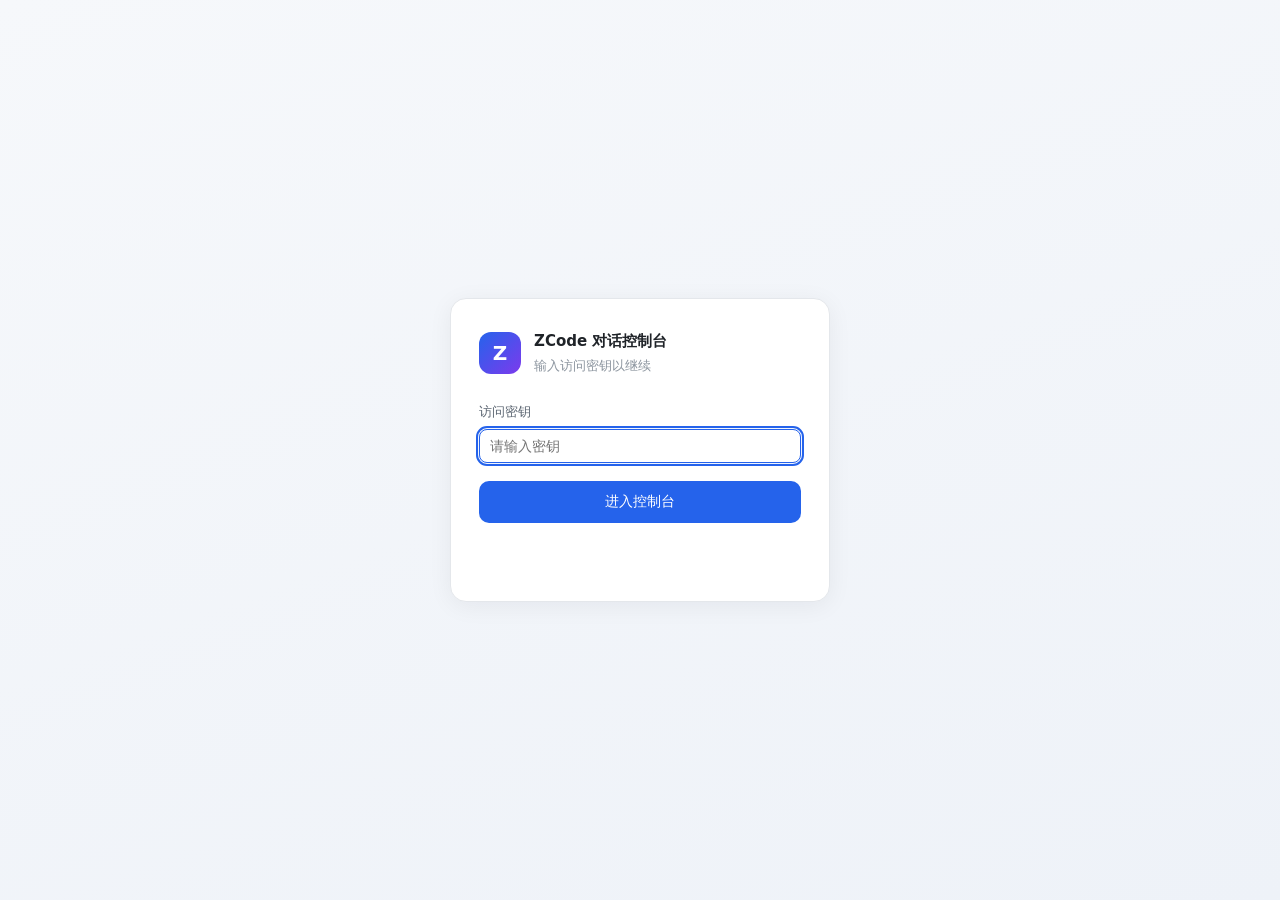
==== index.html @ a6f170ce "feat(panel): 落地五项借鉴能力 —— 执行中消息排队、权限白名单（总是允许前移审批）、音效+桌面通知、轮次收尾改动提示、diff 行内评论回灌" ====
<!DOCTYPE html>
<html lang="zh-CN">
<head>
<meta charset="utf-8">
<meta name="viewport" content="width=device-width, initial-scale=1, viewport-fit=cover, interactive-widget=resizes-content">
<meta name="robots" content="noindex, nofollow, noarchive">
<meta name="referrer" content="no-referrer">
<title>ZCode 对话控制台</title>
<script>
/* 在样式生效前定好主题，避免深色用户看到一闪的白屏 */
(function () {
  try {
    var t = localStorage.getItem('zcode-theme');
    if (t !== 'dark' && t !== 'light') {
      t = (window.matchMedia && window.matchMedia('(prefers-color-scheme: dark)').matches)
        ? 'dark' : 'light';
    }
    document.documentElement.setAttribute('data-theme', t);
  } catch (e) {}
})();
</script>
<link rel="stylesheet" href="/static/style.css?v=20261001e">
</head>
<body>

<!-- ============================ 登录 ============================ -->
<div id="login-view" class="login-view">
  <form id="login-form" class="login-card" autocomplete="off">
    <div class="brand">
      <div class="brand-mark">Z</div>
      <div class="brand-text">
        <h1>ZCode 对话控制台</h1>
        <p>输入访问密钥以继续</p>
      </div>
    </div>

    <label class="field">
      <span>访问密钥</span>
      <input id="key-input" type="password" placeholder="请输入密钥" autocomplete="off"
             spellcheck="false" autocapitalize="off" autocorrect="off">
    </label>

    <button id="login-btn" type="submit" class="primary-btn wide">进入控制台</button>
    <div id="login-msg" class="msg" role="alert"></div>
    <div class="hint" id="attempt-hint"></div>
  </form>
</div>

<!-- ============================ 主体 ============================ -->
<div id="app-view" class="app-view hidden">

  <!-- 移动端抽屉遮罩：侧栏浮层打开时挡住聊天区，点它收起抽屉（桌面端隐藏） -->
  <div id="sidebar-mask" class="sidebar-mask hidden"></div>

  <aside id="sidebar" class="sidebar">
    <div class="sidebar-head">
      <div class="brand-mini"><span class="pulse"></span>ZCode 对话</div>
      <button id="collapse-btn" class="icon-btn" title="收起侧栏">&#8249;</button>
    </div>

    <div class="sidebar-actions">
      <button id="new-chat-btn" class="primary-btn grow">新建会话</button>
      <button id="refresh-btn" class="icon-btn" title="刷新列表">&#8635;</button>
    </div>

    <div class="ws-bar">
      <span class="ws-bar-title">工作区</span>
      <button id="ws-add-btn" class="icon-btn sm" title="新建工作区">&#43;</button>
    </div>

    <div class="seg" id="session-seg">
      <button class="seg-btn active" data-tab="active">会话</button>
      <button class="seg-btn" data-tab="archived">归档</button>
    </div>

    <div id="session-list" class="session-list"></div>

    <div class="sidebar-foot">
      <div class="foot-row">
        <span id="foot-info" class="foot-info"></span>
        <button id="theme-btn" class="text-btn" title="切换到深色主题">深色</button>
        <button id="tasks-btn" class="text-btn" title="任务看板：排队 / 并行执行多个任务">任务</button>
        <button id="settings-btn" class="text-btn" title="打开设置">&#9881; 设置</button>
      </div>
    </div>
  </aside>

  <main class="chat">
    <header class="chat-head">
      <button id="expand-btn" class="icon-btn hidden" title="展开侧栏">&#8250;</button>
      <div class="chat-title">
        <span id="chat-title">新会话</span>
        <span id="chat-meta" class="chat-meta"></span>
      </div>
      <div class="chat-actions">
        <button id="changes-btn" class="text-btn" title="查看这个会话工作区的文件变更" disabled>变更</button>
        <button id="files-btn" class="text-btn" title="浏览 / 编辑工作区文件" disabled>文件</button>
        <button id="usage-chip" class="usage-chip" title="今日 token 用量，点击查看使用统计">
          <span class="usage-chip-label">今日</span>
          <b id="usage-chip-value">&mdash;</b>
        </button>
      </div>
    </header>

    <div id="messages" class="messages">
      <div id="welcome" class="welcome">
        <div class="welcome-mark">Z</div>
        <h2>开始一个新对话</h2>
        <p>在下方输入消息即可。会话会保存下来，下次打开可以接着聊。</p>
        <div class="welcome-hint">
          <span class="chip">模式 <b id="welcome-mode">构建</b></span>
          <span class="chip">模型 <b id="welcome-model">—</b></span>
          <span class="chip">工作区 <b id="welcome-ws">—</b></span>
        </div>
      </div>
    </div>

    <div class="composer">
      <div id="sched-banner" class="sched-banner hidden">
        <span class="sched-banner-icon">&#128336;</span>
        <span class="sched-banner-text" id="sched-banner-text"></span>
        <button class="text-btn" id="sched-banner-revert">恢复原模型</button>
        <button class="icon-btn" id="sched-banner-detail" title="查看全部定时规则">&#8943;</button>
      </div>
      <div id="send-queue" class="send-queue hidden"></div>
      <div id="changes-bar" class="changes-bar hidden">
        <span id="changes-bar-text" class="cb-text"></span>
        <button id="changes-bar-open" class="text-btn" type="button">查看</button>
        <button id="changes-bar-close" class="icon-btn" type="button" title="知道了">&#10005;</button>
      </div>
      <div class="composer-box">
        <textarea id="input" rows="1" placeholder="输入消息…（Enter 发送，Shift + Enter 换行）"
                  spellcheck="false"></textarea>
        <button id="queue-btn" class="queue-btn hidden" type="button"
                title="本轮执行中：把这条消息排进队列，结束后自动发送">队列</button>
        <button id="send-btn" class="send-btn" title="发送">
          <svg viewBox="0 0 24 24" width="18" height="18" aria-hidden="true">
            <path d="M4 12l16-8-6 8 6 8-16-8z" fill="currentColor"/>
          </svg>
        </button>
      </div>
      <div class="composer-foot">
        <div class="composer-picks">
          <label class="pick" title="本会话使用的模型">
            <span>模型</span>
            <select id="model-select"></select>
          </label>
          <label class="pick" title="思考等级：越高越慢但推理更充分">
            <span>思考</span>
            <select id="thought-select"></select>
          </label>
          <button id="auto-run-btn" class="pick auto-toggle" type="button"
                  title="连续执行：一轮收尾后自动发「继续」开下一轮；执行出错时自动重试同一条消息（最多 3 次）。点「停止生成」即可全部关闭。">
            <span>连续</span><i id="auto-run-dot" class="auto-dot"></i>
          </button>
        </div>
        <div class="composer-right">
          <label class="pick" title="本会话的权限模式">
            <span>模式</span>
            <select id="mode-select"></select>
          </label>
          <span id="status-text"></span>
          <button id="stop-btn" class="text-btn danger hidden">停止生成</button>
        </div>
      </div>
    </div>
  </main>
</div>

<!-- ============================ 新建会话 ============================ -->
<div id="newchat-modal" class="modal hidden">
  <div class="modal-mask" data-close="newchat-modal"></div>
  <div class="modal-card mid">
    <div class="modal-head">
      <h3>新建会话</h3>
      <button class="icon-btn" data-close="newchat-modal">&#10005;</button>
    </div>
    <div class="modal-body">
      <div class="form-row">
        <label class="form-label">用途</label>
        <div class="purpose-grid" id="purpose-grid">
          <button class="purpose-card active" data-purpose="project">
            <b>项目</b>
            <span>长期迭代的代码仓库 / 目录，会话会围绕它持续累积</span>
          </button>
          <button class="purpose-card" data-purpose="task">
            <b>任务</b>
            <span>一次性的对话与杂活，不需要围绕代码仓库</span>
          </button>
        </div>
      </div>

      <div class="form-row">
        <label class="form-label" for="nc-workspace">工作区</label>
        <div class="row-inline">
          <select id="nc-workspace" class="grow"></select>
          <button id="nc-new-ws" class="ghost-btn" type="button">新建工作区</button>
          <button id="nc-edit-ws" class="icon-btn" type="button" title="管理工作区">&#8943;</button>
        </div>
        <div class="form-hint" id="nc-ws-hint"></div>
      </div>

      <div class="form-row two-col">
        <div>
          <label class="form-label" for="nc-model">模型</label>
          <select id="nc-model"></select>
        </div>
        <div>
          <label class="form-label" for="nc-thought">思考等级</label>
          <select id="nc-thought"></select>
        </div>
      </div>

      <div class="form-row">
        <label class="form-label" for="nc-mode">模式</label>
        <select id="nc-mode"></select>
        <div class="form-hint" id="nc-mode-desc"></div>
      </div>
    </div>
    <div class="modal-foot">
      <button class="ghost-btn" data-close="newchat-modal">取消</button>
      <button id="nc-create" class="primary-btn">创建并开始</button>
    </div>
  </div>
</div>

<!-- ============================ 工作区管理 ============================ -->
<div id="ws-modal" class="modal hidden">
  <div class="modal-mask" data-close="ws-modal"></div>
  <div class="modal-card mid">
    <div class="modal-head">
      <h3 id="wsm-title">新建工作区</h3>
      <button class="icon-btn" data-close="ws-modal">&#10005;</button>
    </div>
    <div class="modal-body">
      <div class="form-row">
        <label class="form-label" for="wsm-name">名称</label>
        <input id="wsm-name" type="text" placeholder="例如 my-project"
               autocomplete="off" spellcheck="false">
        <div class="form-hint">侧栏分组和会话列表里显示的名字，可随时改。</div>
      </div>

      <div class="form-row" id="wsm-path-row">
        <label class="form-label" for="wsm-path">目录</label>
        <input id="wsm-path" type="text" placeholder="留空则按名称自动生成"
               autocomplete="off" spellcheck="false">
        <div class="form-hint" id="wsm-preview"></div>
      </div>

      <div class="form-row" id="wsm-purpose-row">
        <label class="form-label" for="wsm-purpose">用途</label>
        <select id="wsm-purpose" class="narrow">
          <option value="project">项目</option>
          <option value="task">任务</option>
        </select>
      </div>

      <div class="form-row hidden" id="wsm-danger-row">
        <label class="form-label">危险操作</label>
        <label class="check-row">
          <input type="checkbox" id="wsm-purge">
          <span>同时删除磁盘目录 <code id="wsm-dir"></code>（<b id="wsm-entries">0</b> 项，<b>不可恢复</b>）</span>
        </label>
        <div class="form-hint" id="wsm-danger-hint"></div>
      </div>
    </div>
    <div class="modal-foot">
      <button class="text-btn danger hidden" id="wsm-delete">删除工作区</button>
      <span class="grow"></span>
      <button class="ghost-btn" data-close="ws-modal">取消</button>
      <button id="wsm-save" class="primary-btn">创建</button>
    </div>
  </div>
</div>

<!-- ============================ 模型定时规则 ============================ -->
<div id="sched-modal" class="modal hidden">
  <div class="modal-mask" data-close="sched-modal"></div>
  <div class="modal-card mid">
    <div class="modal-head">
      <h3 id="sm-title">新建定时规则</h3>
      <button class="icon-btn" data-close="sched-modal">&#10005;</button>
    </div>
    <div class="modal-body">
      <div class="form-row">
        <label class="form-label" for="sm-name">规则名称</label>
        <input id="sm-name" type="text" placeholder="留空则用模型名" maxlength="40"
               autocomplete="off" spellcheck="false">
      </div>

      <div class="form-row">
        <label class="form-label">触发方式</label>
        <div class="seg" id="sm-kind">
          <button class="seg-btn" data-kind="once">单次</button>
          <button class="seg-btn active" data-kind="daily">每日</button>
          <button class="seg-btn" data-kind="weekly">每周</button>
        </div>
        <div class="form-hint" id="sm-kind-hint"></div>
      </div>

      <div class="form-row hidden" id="sm-date-row">
        <label class="form-label" for="sm-date">日期</label>
        <input id="sm-date" type="date">
      </div>

      <div class="form-row hidden" id="sm-days-row">
        <label class="form-label">星期</label>
        <div class="day-picker" id="sm-days">
          <label><input type="checkbox" value="1"><span>一</span></label>
          <label><input type="checkbox" value="2"><span>二</span></label>
          <label><input type="checkbox" value="3"><span>三</span></label>
          <label><input type="checkbox" value="4"><span>四</span></label>
          <label><input type="checkbox" value="5"><span>五</span></label>
          <label><input type="checkbox" value="6"><span>六</span></label>
          <label><input type="checkbox" value="0"><span>日</span></label>
        </div>
      </div>

      <div class="form-row">
        <label class="form-label" for="sm-at">时间</label>
        <input id="sm-at" type="time" value="09:00">
      </div>

      <div class="form-row">
        <label class="form-label" for="sm-duration">持续时长</label>
        <div class="row-inline">
          <input id="sm-duration" type="number" min="0" max="10080" value="0" class="narrow">
          <span class="form-suffix">分钟</span>
        </div>
        <div class="form-hint" id="sm-duration-hint"></div>
      </div>

      <div class="form-row">
        <label class="form-label" for="sm-model">切换到的模型</label>
        <select id="sm-model"></select>
      </div>

      <div class="form-row">
        <label class="form-label">正在对话的会话</label>
        <label class="check-row">
          <input type="checkbox" id="sm-resume" checked>
          <span>先停止当前这一轮，换完模型后自动让它接着做</span>
        </label>
        <input id="sm-prompt" type="text" maxlength="200"
               placeholder="请继续执行任务。"
               autocomplete="off" spellcheck="false">
        <div class="form-hint">上面这条消息会在换完模型后发给被中断的会话。</div>
      </div>

      <div class="form-row">
        <label class="form-label">状态</label>
        <label class="check-row">
          <input type="checkbox" id="sm-enabled" checked>
          <span>启用这条规则</span>
        </label>
      </div>

      <div class="form-hint" id="sm-preview"></div>
    </div>
    <div class="modal-foot">
      <button class="text-btn danger hidden" id="sm-delete">删除规则</button>
      <button class="text-btn hidden" id="sm-run">立即执行</button>
      <span class="grow"></span>
      <button class="ghost-btn" data-close="sched-modal">取消</button>
      <button id="sm-save" class="primary-btn">保存</button>
    </div>
  </div>
</div>

<!-- ============================ 设置 ============================ -->
<div id="settings-modal" class="modal hidden">
  <div class="modal-mask" data-close="settings-modal"></div>
  <div class="modal-card wide">
    <div class="modal-head">
      <h3>设置</h3>
      <button class="icon-btn" data-close="settings-modal">&#10005;</button>
    </div>
    <div class="settings-body">
      <nav class="settings-nav">
        <button class="nav-item active" data-pane="general">通用设置</button>
        <button class="nav-item" data-pane="security">登录安全</button>
        <button class="nav-item" data-pane="models">模型配置</button>
        <button class="nav-item" data-pane="schedule">模型定时</button>
        <button class="nav-item" data-pane="usage">使用统计</button>
        <div class="nav-sep"></div>
        <div class="nav-note" id="settings-note"></div>
      </nav>

      <section class="settings-pane" id="pane-general">
        <h4>通用设置</h4>
        <div class="setting-item">
          <div class="setting-text">
            <b>默认模式</b>
            <span>新建会话时默认使用的权限模式</span>
          </div>
          <select id="set-default-mode" class="narrow"></select>
        </div>
        <div class="setting-item">
          <div class="setting-text">
            <b>自动放行工具调用</b>
            <span>开启后所有操作直接执行；关闭后，高风险操作会<b>在网页上弹出确认</b>（12 秒内未处理自动拒绝，因为 app-server 对确认只等约 15 秒）</span>
          </div>
          <label class="switch">
            <input type="checkbox" id="set-auto-approve">
            <span class="slider"></span>
          </label>
        </div>
        <div class="setting-item">
          <div class="setting-text">
            <b>工具白名单</b>
            <span>列出的工具直接放行、不弹确认（按前缀匹配）。在确认弹窗勾「总是允许」也会加进来；配合「自动放行」关闭使用</span>
            <div id="allow-tools-list" class="allow-list"></div>
            <div class="allow-add">
              <input id="allow-tool-input" type="text" placeholder="工具名，如 Bash 或 fs_write"
                     maxlength="100" autocomplete="off" spellcheck="false">
              <button id="allow-tool-add" class="ghost-btn slim" type="button">添加</button>
            </div>
          </div>
        </div>
        <div class="setting-item">
          <div class="setting-text">
            <b>声音提醒</b>
            <span>权限待批准、后台会话/任务完成或出错时播放提示音</span>
          </div>
          <label class="switch">
            <input type="checkbox" id="set-notify-sound">
            <span class="slider"></span>
          </label>
        </div>
        <div class="setting-item">
          <div class="setting-text">
            <b>桌面通知</b>
            <span>页面在后台时用系统通知提醒（首次开启会请求浏览器授权；需 HTTPS 访问）</span>
          </div>
          <div class="row-inline">
            <button id="set-notify-test" class="text-btn" type="button">试听</button>
            <label class="switch">
              <input type="checkbox" id="set-notify-desktop">
              <span class="slider"></span>
            </label>
          </div>
        </div>
        <div class="setting-item">
          <div class="setting-text">
            <b>任务并行数</b>
            <span>任务看板里同时执行的任务数。同一工作区并行跑多个任务可能互相覆盖文件，谨慎调高</span>
          </div>
          <select id="set-task-parallel" class="narrow">
            <option value="1">1（串行）</option>
            <option value="2">2</option>
            <option value="3">3</option>
            <option value="4">4</option>
          </select>
        </div>
        <div class="setting-item">
          <div class="setting-text">
            <b>最大登录尝试次数</b>
            <span>超过后该 IP 将被永久封禁</span>
          </div>
          <input id="set-max-attempts" type="number" min="1" max="100" class="narrow">
        </div>
        <div class="setting-item">
          <div class="setting-text">
            <b>工作区根目录</b>
            <span>所有工作区与新建会话都必须在这个目录之下</span>
          </div>
          <code id="set-ws-root" class="code-box">/root</code>
        </div>
        <div class="pane-foot">
          <button id="set-general-save" class="primary-btn">保存</button>
        </div>
      </section>

      <section class="settings-pane hidden" id="pane-security">
        <h4>登录安全</h4>
        <div class="setting-item col">
          <div class="setting-text">
            <b>访问密钥</b>
            <span>当前生效的密钥。直接改成新的即可，<b>不需要输入原密钥</b>。</span>
          </div>
          <div class="row-inline">
            <input id="set-key-input" type="password" class="grow" autocomplete="off"
                   spellcheck="false" placeholder="至少 6 位">
            <button class="icon-btn eye" id="set-key-eye" title="显示 / 隐藏">&#128065;</button>
          </div>
          <div class="form-hint" id="set-key-msg"></div>
        </div>
        <div class="setting-item">
          <div class="setting-text">
            <b>重置为默认密钥</b>
            <span>把访问密钥恢复成默认的 <code>admin123</code></span>
          </div>
          <button id="set-key-default" class="ghost-btn">重置为默认</button>
        </div>
        <div class="pane-foot">
          <button id="set-key-save" class="primary-btn">更新密钥</button>
        </div>

        <div class="setting-item mt">
          <div class="setting-text">
            <b>退出登录</b>
            <span>清除本机的登录凭证，回到密钥输入页。下次需要重新输入访问密钥。</span>
          </div>
          <button id="set-logout-btn" class="ghost-btn">退出登录</button>
        </div>

        <h4 class="mt">最近的工具放行记录</h4>
        <div id="perm-list" class="perm-list"></div>
      </section>

      <section class="settings-pane hidden" id="pane-models">
        <h4>模型配置</h4>
        <div class="seg" id="prov-seg">
          <button class="seg-btn active" data-scope="official">官方配置</button>
          <button class="seg-btn" data-scope="custom">自定义配置</button>
          <button class="ghost-btn right" id="prov-add">+ 新增第三方厂商</button>
        </div>
        <div id="prov-list" class="prov-list"></div>
        <div class="pane-note" id="prov-note"></div>
      </section>

      <section class="settings-pane hidden" id="pane-schedule">
        <div class="usage-head">
          <h4>模型定时</h4>
          <button class="ghost-btn right" id="sched-add">+ 新建规则</button>
        </div>
        <div class="pane-note">
          到点后把<b>所有会话</b>切到指定模型；时间窗结束（或手动恢复）自动切回原来的模型。
          正在跑的会话会先停下、换完模型再自动让它接着做。
        </div>

        <div id="sched-active" class="sched-active hidden"></div>

        <div id="sched-list" class="sched-list"></div>

        <div class="pane-note" id="sched-note"></div>
      </section>

      <section class="settings-pane hidden" id="pane-usage">
        <div class="usage-head">
          <h4>使用统计</h4>
          <div class="seg" id="usage-seg">
            <button class="seg-btn active" data-range="today">今日</button>
            <button class="seg-btn" data-range="7d">近 7 天</button>
            <button class="seg-btn" data-range="30d">近 30 天</button>
            <button class="seg-btn" data-range="all">全部</button>
          </div>
          <button id="usage-refresh" class="icon-btn" title="刷新">&#8635;</button>
        </div>
        <div class="pane-note">数据来自 zcode 自己记录的 <code>model_usage</code> 表，只读汇总，不影响会话。</div>

        <div id="usage-cards" class="usage-cards"></div>

        <h4 class="mt">每日用量（最近 14 天）</h4>
        <div id="usage-chart" class="usage-chart"></div>

        <h4 class="mt">按模型</h4>
        <div id="usage-models" class="usage-table"></div>

        <div class="pane-note" id="usage-note"></div>
      </section>
    </div>
  </div>
</div>

<!-- ============================ 厂商编辑 ============================ -->
<div id="provider-modal" class="modal hidden">
  <div class="modal-mask" data-close="provider-modal"></div>
  <div class="modal-card mid">
    <div class="modal-head">
      <h3 id="pv-title">编辑厂商</h3>
      <button class="icon-btn" data-close="provider-modal">&#10005;</button>
    </div>
    <div class="modal-body">
      <div class="form-row">
        <label class="form-label" for="pv-name">显示名称</label>
        <input id="pv-name" type="text" placeholder="例如 我的中转">
        <div class="form-hint" id="pv-id-hint">厂商 ID 会自动生成，不用手填。</div>
      </div>

      <div class="form-row two-col">
        <div>
          <label class="form-label" for="pv-kind">接口类型</label>
          <select id="pv-kind">
            <option value="openai-compatible">OpenAI 兼容</option>
            <option value="anthropic">Anthropic</option>
          </select>
        </div>
        <div>
          <label class="form-label" for="pv-base">Base URL</label>
          <input id="pv-base" type="text" placeholder="https://example.com/v1">
        </div>
      </div>

      <div class="form-row">
        <div class="row-inline">
          <span class="form-hint grow" id="pv-base-hint">
            地址要和接口类型匹配：<b>OpenAI 兼容</b>填到 <code>…/v1</code>（智谱是
            <code>/api/paas/v4</code>），<b>Anthropic</b> 填到 <code>…/api/anthropic</code>。
            填错会报 404，不用猜 —— 点右边按钮拉一下列表就知道对不对。
          </span>
          <button class="ghost-btn slim" id="pv-fetch" type="button">获取模型列表</button>
        </div>
      </div>

      <div class="form-row hidden" id="pv-fetched-wrap">
        <label class="form-label">
          端点返回的可用模型（勾选后加入下面的模型列表）
          <span class="form-hint-inline" id="pv-fetched-note"></span>
        </label>
        <div id="pv-fetched" class="fetched-list"></div>
        <div class="row-inline">
          <button class="ghost-btn" id="pv-fetched-add" type="button">加入选中的模型</button>
          <button class="ghost-btn" id="pv-fetched-all" type="button">全选 / 全不选</button>
          <button class="ghost-btn" id="pv-fetched-close" type="button">收起</button>
        </div>
      </div>

      <div class="form-row">
        <label class="form-label" for="pv-key">API Key</label>
        <div class="row-inline">
          <input id="pv-key" type="password" class="grow" autocomplete="off"
                 spellcheck="false" placeholder="sk-…">
          <button class="icon-btn eye" id="pv-key-eye" type="button"
                  title="显示 / 隐藏">&#128065;</button>
        </div>
        <div class="form-hint">默认遮蔽，点右侧眼睛可查看明文。没填则沿用已保存的密钥。</div>
      </div>

      <div class="form-row">
        <label class="form-label">
          模型列表
          <span class="form-hint-inline">每个模型都有「测试」按钮：真发一条最小请求验证能不能通</span>
        </label>
        <div id="pv-models" class="model-rows"></div>
        <button id="pv-add-model" class="ghost-btn" type="button">+ 添加模型</button>
      </div>
    </div>
    <div class="modal-foot">
      <button class="text-btn danger hidden" id="pv-delete">删除该厂商</button>
      <span class="grow"></span>
      <button class="ghost-btn" data-close="provider-modal">取消</button>
      <button id="pv-save" class="primary-btn">保存</button>
    </div>
  </div>
</div>

<!-- ============================ 通用确认 ============================ -->
<div id="confirm-modal" class="modal hidden">
  <div class="modal-mask" data-close="confirm-modal"></div>
  <div class="modal-card small">
    <div class="modal-head">
      <h3 id="cf-title">确认</h3>
    </div>
    <div class="modal-body">
      <p id="cf-text" class="confirm-text"></p>
    </div>
    <div class="modal-foot">
      <button class="ghost-btn" data-close="confirm-modal">取消</button>
      <button id="cf-ok" class="primary-btn danger">确定</button>
    </div>
  </div>
</div>

<!-- ============================ 权限确认（借鉴 claudecodeui） ============================ -->
<div id="perm-modal" class="modal hidden">
  <div class="modal-mask"></div>
  <div class="modal-card small perm-card">
    <div class="modal-head">
      <h3>操作确认</h3>
      <span id="perm-countdown" class="perm-countdown">12s</span>
    </div>
    <div class="modal-body">
      <div class="perm-tool">
        <span id="perm-risk" class="risk-badge">?</span>
        <b id="perm-tool">—</b>
      </div>
      <p id="perm-reason" class="confirm-text"></p>
      <pre id="perm-detail" class="code-box perm-detail hidden"></pre>
      <label class="perm-always" id="perm-always-wrap">
        <input type="checkbox" id="perm-always">
        <span id="perm-always-label">总是允许这个工具</span>
      </label>
    </div>
    <div class="modal-foot">
      <button id="perm-toggle-detail" class="text-btn">详情</button>
      <span class="grow"></span>
      <button id="perm-deny" class="ghost-btn danger">拒绝</button>
      <button id="perm-allow" class="primary-btn">允许本次</button>
    </div>
  </div>
</div>

<!-- ============================ 文件管理（借鉴 OpenHands） ============================ -->
<div id="files-drawer" class="drawer hidden">
  <div class="drawer-mask" data-close-drawer="files-drawer"></div>
  <div class="drawer-panel">
    <div class="drawer-head">
      <div class="drawer-title">
        <b>工作区文件</b>
        <code id="fd-path" class="drawer-crumb">/</code>
      </div>
      <div class="row-inline">
        <button id="fd-newdir" class="ghost-btn slim" type="button">新建目录</button>
        <button id="fd-upload" class="ghost-btn slim" type="button">上传文件</button>
        <button id="fd-refresh" class="icon-btn" title="刷新">&#8635;</button>
        <button class="icon-btn" data-close-drawer="files-drawer">&#10005;</button>
      </div>
    </div>
    <input type="file" id="fd-file-input" multiple class="hidden">
    <div id="fd-newdir-row" class="fd-newdir hidden">
      <input id="fd-newdir-name" type="text" placeholder="新目录名，例如 docs"
             autocomplete="off" spellcheck="false">
      <button id="fd-newdir-ok" class="primary-btn slim">创建</button>
      <button id="fd-newdir-cancel" class="ghost-btn slim">取消</button>
    </div>
    <div class="drawer-body">
      <div id="fd-tree" class="fd-tree"></div>
      <div id="fd-viewer" class="fd-viewer hidden">
        <div class="fd-viewer-head">
          <code id="fv-name" class="grow"></code>
          <button id="fv-save" class="primary-btn slim">保存</button>
          <button id="fv-download" class="ghost-btn slim">下载</button>
          <button id="fv-delete" class="text-btn danger slim">删除</button>
          <button id="fv-close" class="icon-btn" title="关闭">&#10005;</button>
        </div>
        <textarea id="fv-editor" class="fd-editor" spellcheck="false"></textarea>
      </div>
    </div>
  </div>
</div>

<!-- ============================ 变更查看（借鉴 claudecodeui） ============================ -->
<div id="changes-drawer" class="drawer hidden">
  <div class="drawer-mask" data-close-drawer="changes-drawer"></div>
  <div class="drawer-panel">
    <div class="drawer-head">
      <div class="drawer-title">
        <b>文件变更</b>
        <span id="ch-workspace" class="drawer-crumb"></span>
      </div>
      <div class="row-inline">
        <button id="ch-refresh" class="icon-btn" title="刷新">&#8635;</button>
        <button class="icon-btn" data-close-drawer="changes-drawer">&#10005;</button>
      </div>
    </div>
    <div class="drawer-body">
      <div id="ch-status" class="ch-status"></div>
      <div id="ch-files" class="ch-files"></div>
      <pre id="ch-diff" class="ch-diff code-box"></pre>
    </div>
    <div class="ch-foot hidden" id="ch-foot">
      <span class="form-hint grow" id="ch-foot-hint">在文件下写评审意见，点右侧按钮整批发回给 agent</span>
      <button id="ch-send" class="primary-btn slim" type="button">把评审意见发给 agent</button>
    </div>
  </div>
</div>

<!-- ============================ 任务看板（借鉴 vibe-kanban） ============================ -->
<div id="tasks-modal" class="modal hidden">
  <div class="modal-mask" data-close="tasks-modal"></div>
  <div class="modal-card wide tasks-card">
    <div class="modal-head">
      <h3>任务看板</h3>
      <button class="icon-btn" data-close="tasks-modal">&#10005;</button>
    </div>
    <div class="modal-body">
      <div class="task-form">
        <div class="row-inline">
          <input id="tk-title" type="text" class="grow" placeholder="任务标题（留空取内容前 40 字）"
                 maxlength="80" autocomplete="off" spellcheck="false">
          <select id="tk-workspace" class="mid-sel"></select>
        </div>
        <div class="row-inline">
          <select id="tk-mode" class="narrow"></select>
          <select id="tk-model" class="mid-sel"></select>
          <select id="tk-thought" class="narrow"></select>
        </div>
        <textarea id="tk-prompt" rows="3" placeholder="要交给 agent 执行的任务描述…"
                  spellcheck="false"></textarea>
        <div class="row-inline">
          <span class="form-hint grow" id="tk-hint">每个任务会在所选工作区里新建独立会话执行。</span>
          <button id="tk-submit" class="primary-btn">加入队列</button>
        </div>
      </div>
      <div id="task-board" class="task-board"></div>
    </div>
  </div>
</div>

<div id="toast" class="toast hidden"></div>

<script src="/static/marked.js"></script>
<script src="/static/app.js?v=20261001e"></script>
</body>
</html>
---- static/style.css ----
:root {
  --bg: #ffffff;
  --sidebar: #f7f8fa;
  --sidebar-hover: #eef0f3;
  --border: #e4e7eb;
  --border-soft: #eef0f3;
  --text: #1f2328;
  --text-dim: #5c6672;
  --text-mute: #8c959f;
  --accent: #2563eb;
  --accent-hover: #1d4ed8;
  --accent-soft: #eff4ff;
  --accent-border: #c7d9fb;
  --green: #1a7f37;
  --green-soft: #eaf7ee;
  --amber: #9a6700;
  --amber-soft: #fff8e5;
  --red: #cf222e;
  --red-soft: #fff0f0;
  --code-bg: #f6f8fa;
  --radius: 10px;
  --font: system-ui, -apple-system, "Segoe UI", "Microsoft YaHei", "PingFang SC", sans-serif;
  --mono: "JetBrains Mono", "Cascadia Code", Menlo, Consolas, "DejaVu Sans Mono", monospace;
}

* { box-sizing: border-box; }

html, body {
  margin: 0;
  padding: 0;
  height: 100%;
  background: var(--bg);
  color: var(--text);
  font-family: var(--font);
  font-size: 14px;
  line-height: 1.6;
  -webkit-font-smoothing: antialiased;
}

.hidden { display: none !important; }

button {
  font-family: inherit;
  font-size: 13px;
  cursor: pointer;
  border: none;
  background: none;
  color: inherit;
  transition: background 0.15s, color 0.15s, border-color 0.15s, opacity 0.15s;
}
button:disabled { opacity: 0.45; cursor: not-allowed; }

input, textarea, select {
  font-family: inherit;
  font-size: 14px;
  color: var(--text);
  outline: none;
}

.primary-btn {
  padding: 9px 16px;
  background: var(--accent);
  color: #fff;
  border-radius: var(--radius);
  font-weight: 500;
}
.primary-btn:hover:not(:disabled) { background: var(--accent-hover); }
.primary-btn.wide { width: 100%; padding: 12px; font-size: 14px; }
.primary-btn.grow { flex: 1; }

.text-btn {
  padding: 5px 10px;
  color: var(--text-dim);
  border-radius: 7px;
  font-size: 12.5px;
}
.text-btn:hover { background: var(--sidebar-hover); color: var(--text); }
.text-btn.danger { color: var(--red); }
.text-btn.danger:hover { background: var(--red-soft); }

.icon-btn {
  width: 32px;
  height: 32px;
  display: inline-flex;
  align-items: center;
  justify-content: center;
  border-radius: 8px;
  color: var(--text-dim);
  font-size: 15px;
  line-height: 1;
  flex-shrink: 0;
}
.icon-btn:hover { background: var(--sidebar-hover); color: var(--text); }

/* ---------------- 登录页 ---------------- */

.login-view {
  position: fixed;
  inset: 0;
  display: flex;
  align-items: center;
  justify-content: center;
  padding: 24px;
  background: linear-gradient(160deg, #f6f8fb 0%, #eef2f8 100%);
}
.login-card {
  width: 100%;
  max-width: 380px;
  background: #fff;
  border: 1px solid var(--border);
  border-radius: 16px;
  padding: 30px 28px 24px;
  box-shadow: 0 4px 24px rgba(16, 24, 40, 0.06);
}
.brand { display: flex; align-items: center; gap: 13px; margin-bottom: 26px; }
.brand-mark {
  width: 42px; height: 42px; border-radius: 12px;
  background: linear-gradient(135deg, #2563eb, #7c3aed);
  display: flex; align-items: center; justify-content: center;
  font-size: 20px; font-weight: 600; color: #fff; flex-shrink: 0;
}
.brand-text h1 { margin: 0 0 3px; font-size: 15px; font-weight: 600; }
.brand-text p { margin: 0; font-size: 12.5px; color: var(--text-mute); }

.field { display: block; margin-bottom: 18px; }
.field > span { display: block; font-size: 12.5px; color: var(--text-dim); margin-bottom: 7px; }
.field input {
  width: 100%;
  padding: 11px 13px;
  background: #fff;
  border: 1px solid var(--border);
  border-radius: var(--radius);
  transition: border-color 0.15s, box-shadow 0.15s;
}
.field input:focus { border-color: var(--accent); box-shadow: 0 0 0 3px var(--accent-soft); }

.msg { margin-top: 14px; font-size: 12.5px; min-height: 18px; color: var(--red); line-height: 1.5; }
.msg.warn { color: var(--amber); }
.hint { margin-top: 6px; font-size: 12px; color: var(--text-mute); min-height: 16px; line-height: 1.5; }

/* ---------------- 主界面 ---------------- */

.app-view { display: flex; height: 100%; overflow: hidden; }

.sidebar {
  width: 272px;
  flex-shrink: 0;
  background: var(--sidebar);
  border-right: 1px solid var(--border);
  display: flex;
  flex-direction: column;
  transition: width 0.18s ease, margin 0.18s ease;
}
.sidebar.collapsed { width: 0; margin-left: -1px; overflow: hidden; border-right: none; }

.sidebar-head {
  display: flex; align-items: center; justify-content: space-between;
  padding: 14px 12px 12px 16px;
  border-bottom: 1px solid var(--border);
}
.brand-mini { display: flex; align-items: center; gap: 8px; font-size: 13px; font-weight: 600; }
.pulse {
  width: 7px; height: 7px; border-radius: 50%; background: var(--green);
  animation: pulse 2.4s infinite;
}
@keyframes pulse {
  0% { box-shadow: 0 0 0 0 rgba(26, 127, 55, 0.35); }
  70% { box-shadow: 0 0 0 6px rgba(26, 127, 55, 0); }
  100% { box-shadow: 0 0 0 0 rgba(26, 127, 55, 0); }
}

.sidebar-actions { display: flex; gap: 8px; padding: 12px 14px; }

.session-list { flex: 1; overflow-y: auto; padding: 4px 10px 10px; }
.session-list::-webkit-scrollbar { width: 8px; }
.session-list::-webkit-scrollbar-thumb { background: #d6dae0; border-radius: 4px; }
.session-list::-webkit-scrollbar-track { background: transparent; }

.session-item {
  padding: 9px 11px;
  border-radius: 9px;
  cursor: pointer;
  margin-bottom: 2px;
  border: 1px solid transparent;
  transition: background 0.12s, border-color 0.12s;
}
.session-item:hover { background: var(--sidebar-hover); }
.session-item.active { background: var(--accent-soft); border-color: var(--accent-border); }
.session-item-title {
  font-size: 13px;
  white-space: nowrap;
  overflow: hidden;
  text-overflow: ellipsis;
  margin-bottom: 3px;
}
.session-item.active .session-item-title { color: var(--accent); font-weight: 500; }
.session-item-sub { font-size: 11.5px; color: var(--text-mute); display: flex; align-items: center; gap: 6px; min-width: 0; }
.session-item-sub > span:first-child { overflow: hidden; text-overflow: ellipsis; white-space: nowrap; }

/* 后台正在执行的会话：左侧列表上的呼吸点标记 */
.run-tag { display: none; align-items: center; gap: 4px; color: var(--amber); flex: 0 0 auto; }
.session-item.running .run-tag { display: inline-flex; }
.session-item.running .session-item-title { font-weight: 500; }
.run-pulse {
  width: 6px; height: 6px; border-radius: 50%; background: var(--amber);
  animation: runPulse 1.15s ease-in-out infinite;
}

/* 侧栏标出「这个会话用的是哪个模型」：多会话各用各的模型时一眼可辨 */
.model-tag {
  flex: 0 1 auto; min-width: 0; max-width: 132px;
  overflow: hidden; text-overflow: ellipsis; white-space: nowrap;
  font-family: var(--mono); font-size: 10.5px;
  padding: 1px 6px; border-radius: 10px;
  background: var(--accent-soft); color: var(--accent);
  border: 1px solid var(--accent-border);
}
.model-tag.pending { background: var(--amber-soft); color: var(--amber); border-color: #f0dca0; }
/* 没单独设过模型的会话：跟随全局默认，弱化显示 */
.model-tag.default {
  background: var(--sidebar-hover); color: var(--text-mute); border-color: var(--border);
}
/* 连续执行中的会话标记 */
.model-tag.auto { background: var(--green-soft); color: var(--green); border-color: #cbe8d4; }
@keyframes runPulse {
  0%, 100% { opacity: 0.25; transform: scale(0.75); }
  50% { opacity: 1; transform: scale(1.15); }
}

.list-empty { padding: 26px 12px; text-align: center; color: var(--text-mute); font-size: 12.5px; line-height: 1.8; }

.sidebar-foot {
  display: flex; align-items: center; justify-content: space-between; gap: 8px;
  padding: 10px 12px 12px 16px;
  border-top: 1px solid var(--border);
}
.foot-info {
  font-size: 11px; color: var(--text-mute); font-family: var(--mono);
  overflow: hidden; text-overflow: ellipsis; white-space: nowrap;
}

/* ---------------- 聊天区 ---------------- */

.chat { flex: 1; display: flex; flex-direction: column; min-width: 0; background: var(--bg); }

.chat-head {
  display: flex; align-items: center; gap: 12px;
  padding: 10px 18px;
  border-bottom: 1px solid var(--border);
  min-height: 54px;
}
.chat-title { flex: 1; min-width: 0; display: flex; align-items: baseline; gap: 10px; }
#chat-title {
  font-size: 14px; font-weight: 600;
  white-space: nowrap; overflow: hidden; text-overflow: ellipsis;
}
.chat-meta { font-size: 12px; color: var(--text-mute); flex-shrink: 0; }

.chat-actions { display: flex; align-items: center; gap: 8px; flex-shrink: 0; }
.mode-wrap { display: flex; align-items: center; gap: 6px; }
.mode-label { font-size: 12px; color: var(--text-mute); }
#mode-select {
  padding: 5px 8px;
  border: 1px solid var(--border);
  border-radius: 7px;
  background: #fff;
  font-size: 12.5px;
  font-family: var(--mono);
  cursor: pointer;
}

.messages {
  flex: 1;
  overflow-y: auto;
  padding: 24px 0 8px;
  scroll-behavior: smooth;
}
.messages::-webkit-scrollbar { width: 10px; }
.messages::-webkit-scrollbar-thumb { background: #d6dae0; border-radius: 5px; }
.messages::-webkit-scrollbar-track { background: transparent; }

.welcome {
  max-width: 520px;
  margin: 8vh auto 0;
  text-align: center;
  padding: 0 24px;
}
.welcome-mark {
  width: 52px; height: 52px; border-radius: 15px; margin: 0 auto 18px;
  background: linear-gradient(135deg, #2563eb, #7c3aed);
  display: flex; align-items: center; justify-content: center;
  font-size: 24px; font-weight: 600; color: #fff;
}
.welcome h2 { margin: 0 0 8px; font-size: 17px; font-weight: 600; }
.welcome p { margin: 0 0 20px; color: var(--text-dim); font-size: 13.5px; }
.welcome-hint { display: flex; gap: 8px; justify-content: center; flex-wrap: wrap; }
.chip {
  font-size: 12px; padding: 4px 11px; border-radius: 20px;
  background: var(--sidebar); border: 1px solid var(--border); color: var(--text-dim);
}
.chip b { color: var(--accent); font-family: var(--mono); font-weight: 500; }

/* ---------------- 消息 ---------------- */

.row { padding: 0 24px 20px; max-width: 900px; margin: 0 auto; width: 100%; }
.row.user { display: flex; flex-direction: column; align-items: flex-end; gap: 4px; }

.bubble-user {
  max-width: 76%;
  background: var(--accent);
  color: #fff;
  padding: 11px 16px;
  border-radius: 16px 16px 4px 16px;
  white-space: pre-wrap;
  word-break: break-word;
  font-size: 14px;
  line-height: 1.65;
}

.assistant { display: flex; gap: 12px; }
.avatar {
  width: 28px; height: 28px; border-radius: 9px; flex-shrink: 0;
  background: linear-gradient(135deg, #2563eb, #7c3aed);
  display: flex; align-items: center; justify-content: center;
  font-size: 13px; font-weight: 600; color: #fff;
  margin-top: 2px;
}
.assistant-body { flex: 1; min-width: 0; }

.msg-time {
  color: var(--text-mute);
  font-size: 11.5px;
  line-height: 1.2;
  font-variant-numeric: tabular-nums;
  user-select: none;
}
.assistant-body .msg-time { margin-top: 7px; }
.row.user .msg-time { margin-right: 4px; }

.thinking {
  display: inline-flex; align-items: center; gap: 8px;
  font-size: 13px; color: var(--text-mute);
  padding: 6px 0;
}
.dots { display: inline-flex; gap: 3px; }
.dots i {
  width: 5px; height: 5px; border-radius: 50%; background: var(--text-mute);
  animation: blink 1.3s infinite;
}
.dots i:nth-child(2) { animation-delay: 0.18s; }
.dots i:nth-child(3) { animation-delay: 0.36s; }
@keyframes blink { 0%, 60%, 100% { opacity: 0.25; } 30% { opacity: 1; } }

details.fold {
  margin: 8px 0;
  border: 1px solid var(--border);
  border-radius: 9px;
  background: var(--sidebar);
  overflow: hidden;
}
details.fold > summary {
  padding: 8px 12px;
  font-size: 12.5px;
  color: var(--text-dim);
  cursor: pointer;
  user-select: none;
  list-style: none;
  display: flex;
  align-items: center;
  gap: 7px;
}
details.fold > summary::-webkit-details-marker { display: none; }
details.fold > summary::before {
  content: "";
  width: 0; height: 0;
  border-left: 5px solid var(--text-mute);
  border-top: 4px solid transparent;
  border-bottom: 4px solid transparent;
  transition: transform 0.15s;
}
details.fold[open] > summary::before { transform: rotate(90deg); }
details.fold > summary:hover { background: var(--sidebar-hover); }
.fold-body {
  padding: 10px 14px 12px;
  font-size: 12.5px;
  line-height: 1.75;
  color: var(--text-dim);
  white-space: pre-wrap;
  word-break: break-word;
  border-top: 1px solid var(--border-soft);
  max-height: 340px;
  overflow-y: auto;
}

.tool {
  margin: 8px 0;
  border: 1px solid var(--border);
  border-radius: 9px;
  overflow: hidden;
  background: #fff;
}
.tool-head {
  display: flex; align-items: center; gap: 8px;
  padding: 8px 12px;
  background: var(--sidebar);
  border-bottom: 1px solid var(--border-soft);
  font-size: 12.5px;
}
.tool-name { font-weight: 600; font-family: var(--mono); color: var(--text); }
.tool-desc {
  flex: 1; min-width: 0; color: var(--text-dim);
  white-space: nowrap; overflow: hidden; text-overflow: ellipsis;
  font-size: 12px;
}
.tool-status {
  font-size: 11px; padding: 1px 8px; border-radius: 20px;
  background: var(--green-soft); color: var(--green); flex-shrink: 0;
}
.tool-status.running { background: var(--amber-soft); color: var(--amber); }
.tool-status.error { background: var(--red-soft); color: var(--red); }
.tool-body {
  padding: 9px 12px;
  font-family: var(--mono);
  font-size: 12px;
  line-height: 1.65;
  color: var(--text-dim);
  white-space: pre-wrap;
  word-break: break-word;
  max-height: 260px;
  overflow-y: auto;
  background: var(--code-bg);
}
.tool-body.out { border-top: 1px solid var(--border-soft); color: #57606a; }

/* ---------------- Markdown ---------------- */

.md { font-size: 14px; line-height: 1.75; word-break: break-word; }
.md > *:first-child { margin-top: 0; }
.md > *:last-child { margin-bottom: 0; }
.md p { margin: 0 0 12px; }
.md h1, .md h2, .md h3, .md h4 { margin: 20px 0 10px; font-weight: 600; line-height: 1.4; }
.md h1 { font-size: 19px; }
.md h2 { font-size: 17px; }
.md h3 { font-size: 15px; }
.md h4 { font-size: 14px; }
.md ul, .md ol { margin: 0 0 12px; padding-left: 24px; }
.md li { margin-bottom: 5px; }
.md li > p { margin-bottom: 6px; }
.md a { color: var(--accent); text-decoration: none; }
.md a:hover { text-decoration: underline; }
.md strong { font-weight: 600; }
.md hr { border: none; border-top: 1px solid var(--border); margin: 18px 0; }
.md blockquote {
  margin: 0 0 12px;
  padding: 2px 0 2px 14px;
  border-left: 3px solid var(--border);
  color: var(--text-dim);
}
.md code {
  font-family: var(--mono);
  font-size: 12.5px;
  background: var(--code-bg);
  padding: 1.5px 6px;
  border-radius: 5px;
  color: #1f2937;
}
.md pre {
  margin: 0 0 12px;
  background: var(--code-bg);
  border: 1px solid var(--border);
  border-radius: 9px;
  padding: 12px 14px;
  overflow-x: auto;
}
.md pre code { background: none; padding: 0; font-size: 12.5px; line-height: 1.7; }
.md table { width: 100%; border-collapse: collapse; margin: 0 0 12px; font-size: 13px; }
.md th, .md td { border: 1px solid var(--border); padding: 7px 11px; text-align: left; }
.md th { background: var(--sidebar); font-weight: 600; }
.md img { max-width: 100%; border-radius: 8px; }

.cursor-blink {
  display: inline-block;
  width: 7px; height: 15px;
  background: var(--accent);
  vertical-align: -2px;
  margin-left: 2px;
  animation: blink 1s step-end infinite;
}

/* ---------------- 输入区 ---------------- */

.composer { padding: 8px 24px 18px; }
.composer-box {
  max-width: 900px;
  margin: 0 auto;
  display: flex;
  align-items: flex-end;
  gap: 10px;
  border: 1px solid var(--border);
  border-radius: 14px;
  padding: 9px 9px 9px 16px;
  background: #fff;
  transition: border-color 0.15s, box-shadow 0.15s;
}
.composer-box:focus-within { border-color: var(--accent); box-shadow: 0 0 0 3px var(--accent-soft); }
#input {
  flex: 1;
  border: none;
  resize: none;
  background: none;
  padding: 6px 0;
  max-height: 200px;
  line-height: 1.6;
  font-size: 14px;
}
#input::placeholder { color: var(--text-mute); }
.send-btn {
  width: 34px; height: 34px; border-radius: 10px;
  background: var(--accent); color: #fff;
  display: flex; align-items: center; justify-content: center;
  flex-shrink: 0;
}
.send-btn:hover:not(:disabled) { background: var(--accent-hover); }
.send-btn:disabled { background: #c9ced6; }

.composer-foot {
  max-width: 900px;
  margin: 7px auto 0;
  display: flex;
  align-items: center;
  justify-content: space-between;
  min-height: 20px;
  padding: 0 4px;
}
#status-text { font-size: 12px; color: var(--text-mute); }

/* ---------------- 提示条 ---------------- */

.toast {
  position: fixed;
  left: 50%; bottom: 28px; transform: translateX(-50%);
  background: #1f2328; color: #fff;
  padding: 10px 18px; border-radius: 10px;
  font-size: 13px; z-index: 100;
  max-width: 88vw; text-align: center; line-height: 1.5;
  box-shadow: 0 6px 20px rgba(16, 24, 40, 0.18);
}
.toast.err { background: #b42318; }
.toast.ok { background: #12703a; }

/* ============================================================
   v2 新增：设置弹窗 / 模型配置 / 新建会话 / 分段控件
   ============================================================ */

.ghost-btn {
  padding: 8px 14px;
  border: 1px solid var(--border);
  border-radius: var(--radius);
  background: #fff;
  color: var(--text);
  font-weight: 500;
  white-space: nowrap;
}
.ghost-btn:hover:not(:disabled) { background: var(--sidebar-hover); border-color: #d3d8de; }
.ghost-btn.sm { padding: 5px 10px; font-size: 12.5px; }

.grow { flex: 1; min-width: 0; }
.narrow { width: 130px; flex-shrink: 0; }
.right { margin-left: auto; }
.mt { margin-top: 26px; }

select, input[type="text"], input[type="password"], input[type="number"] {
  padding: 8px 10px;
  border: 1px solid var(--border);
  border-radius: 8px;
  background: #fff;
  width: 100%;
}
select:focus, input:focus, textarea:focus { border-color: var(--accent); }
select { cursor: pointer; }

/* ---------- 分段控件 ---------- */

.seg {
  display: flex;
  gap: 4px;
  align-items: center;
  padding: 3px;
  background: var(--sidebar);
  border: 1px solid var(--border-soft);
  border-radius: 9px;
}
#session-seg { margin: 0 14px 8px; }
.seg-btn {
  flex: 1;
  padding: 6px 10px;
  border-radius: 7px;
  font-size: 12.5px;
  color: var(--text-dim);
  white-space: nowrap;
}
.seg-btn:hover { color: var(--text); }
.seg-btn.active { background: #fff; color: var(--text); font-weight: 600; box-shadow: 0 1px 2px rgba(16,24,40,.08); }
#prov-seg { background: none; border: none; padding: 0; margin-bottom: 14px; gap: 6px; }
#prov-seg .seg-btn {
  flex: 0 0 auto;
  border: 1px solid var(--border);
  background: #fff;
  padding: 7px 14px;
}
#prov-seg .seg-btn.active { background: var(--accent-soft); border-color: var(--accent-border); color: var(--accent); box-shadow: none; }
#prov-seg .ghost-btn { padding: 7px 14px; font-size: 12.5px; }

/* ---------- 侧栏底部 ---------- */

.sidebar-foot { display: block; padding: 10px 12px 12px; }
.foot-row { display: flex; align-items: center; justify-content: space-between; gap: 8px; }
#settings-btn { font-size: 12.5px; }
.text-btn.subtle { display: block; width: 100%; text-align: left; margin-top: 2px; color: var(--text-mute); }
.text-btn.subtle:hover { color: var(--text); }

/* ---------- 会话项操作 ---------- */

.session-item { position: relative; padding-right: 34px; }
.session-item-main { min-width: 0; }
.session-more {
  position: absolute;
  top: 8px;
  right: 7px;
  width: 24px; height: 24px;
  border-radius: 6px;
  display: none;
  align-items: center;
  justify-content: center;
  color: var(--text-mute);
  font-size: 15px;
  line-height: 1;
}
.session-item:hover .session-more { display: flex; }
.session-more:hover { background: #dfe3e8; color: var(--text); }
.session-menu {
  position: absolute;
  right: 6px;
  top: 32px;
  z-index: 40;
  min-width: 132px;
  background: #fff;
  border: 1px solid var(--border);
  border-radius: 9px;
  box-shadow: 0 6px 20px rgba(16,24,40,.12);
  padding: 4px;
}
.session-menu button {
  display: block;
  width: 100%;
  text-align: left;
  padding: 7px 10px;
  border-radius: 6px;
  font-size: 12.5px;
  color: var(--text);
}
.session-menu button:hover { background: var(--sidebar-hover); }
.session-menu button.danger { color: var(--red); }
.session-menu button.danger:hover { background: var(--red-soft); }
.badge-arch {
  display: inline-block;
  margin-left: 6px;
  padding: 0 5px;
  border-radius: 4px;
  background: var(--amber-soft);
  color: var(--amber);
  font-size: 10.5px;
}

/* ---------- 输入区：模式选择器（从右上角挪到输入框下方右侧） ---------- */

.sel-wrap { display: flex; align-items: center; gap: 7px; }
.sel-label { font-size: 12px; color: var(--text-mute); }
#mode-select { width: auto; min-width: 104px; padding: 4px 7px; font-size: 12px; }

/* ---------- 输入区 ---------- */

.composer-foot { display: flex; align-items: center; justify-content: space-between; gap: 10px; }
.composer-picks { display: flex; align-items: center; gap: 12px; min-width: 0; }
.pick { display: flex; align-items: center; gap: 5px; font-size: 11.5px; color: var(--text-mute); }
.pick select { width: auto; max-width: 210px; padding: 4px 7px; font-size: 12px; }
.composer-right { display: flex; align-items: center; gap: 10px; }

/* 连续执行开关：一个带状态点的按钮 */
.auto-toggle { cursor: pointer; border: 1px solid var(--border); background: #fff;
  border-radius: 8px; padding: 3px 9px; color: var(--text-mute); }
.auto-toggle:hover { background: var(--sidebar-hover); color: var(--text-dim); }
.auto-toggle:disabled { opacity: 0.6; cursor: wait; }
.auto-dot { width: 6px; height: 6px; border-radius: 50%; background: var(--border); }
.auto-toggle.active { color: var(--green); border-color: #bfe3c8; background: var(--green-soft); }
.auto-toggle.active .auto-dot { background: var(--green); animation: runPulse 1.4s ease-in-out infinite; }

/* ---------- 弹窗 ---------- */

.modal { position: fixed; inset: 0; z-index: 90; display: flex; align-items: center; justify-content: center; padding: 20px; }
.modal-mask { position: absolute; inset: 0; background: rgba(16, 24, 40, 0.42); }
/* 弹窗叠加层级：同层时由 DOM 顺序决定，后开的浮层会被先开的挡住。
   这里显式分层——二级弹窗（从设置里打开）要盖住设置弹窗，确认框盖住一切弹窗。 */
#sched-modal { z-index: 96; }
#provider-modal { z-index: 96; }
#confirm-modal { z-index: 108; }
.modal-card {
  position: relative;
  width: 100%;
  background: #fff;
  border-radius: 14px;
  box-shadow: 0 18px 50px rgba(16, 24, 40, 0.2);
  display: flex;
  flex-direction: column;
  max-height: 90vh;
  overflow: hidden;
}
.modal-card.small { max-width: 400px; }
.modal-card.mid { max-width: 620px; }
.modal-card.wide { max-width: 900px; height: 78vh; }
.modal-head {
  display: flex; align-items: center; justify-content: space-between;
  padding: 15px 18px;
  border-bottom: 1px solid var(--border);
  flex-shrink: 0;
}
.modal-head h3 { margin: 0; font-size: 15px; font-weight: 600; }
.modal-body { padding: 18px; overflow-y: auto; flex: 1; }
.modal-foot {
  display: flex; align-items: center; gap: 10px;
  padding: 13px 18px;
  border-top: 1px solid var(--border);
  flex-shrink: 0;
}
.primary-btn.danger { background: var(--red); }
.primary-btn.danger:hover:not(:disabled) { background: #a81a24; }

/* ---------- 表单 ---------- */

.form-row { margin-bottom: 16px; }
.form-row.two-col { display: flex; gap: 12px; }
.form-row.two-col > div { flex: 1; min-width: 0; }
.form-label { display: block; font-size: 12.5px; color: var(--text-dim); margin-bottom: 6px; font-weight: 500; }
.form-hint { font-size: 11.5px; color: var(--text-mute); margin-top: 6px; line-height: 1.6; }
.row-inline { display: flex; align-items: center; gap: 8px; }

.purpose-grid { display: flex; gap: 10px; }
.purpose-card {
  flex: 1;
  text-align: left;
  padding: 12px 14px;
  border: 1px solid var(--border);
  border-radius: 10px;
  background: #fff;
}
.purpose-card b { display: block; font-size: 13.5px; margin-bottom: 3px; }
.purpose-card span { font-size: 11.5px; color: var(--text-mute); line-height: 1.5; display: block; }
.purpose-card:hover { border-color: #cfd6dd; }
.purpose-card.active { border-color: var(--accent); background: var(--accent-soft); }
.purpose-card.active b { color: var(--accent); }

/* ---------- 设置面板 ---------- */

.settings-body { display: flex; flex: 1; min-height: 0; }
.settings-nav {
  width: 178px;
  flex-shrink: 0;
  border-right: 1px solid var(--border);
  padding: 12px 10px;
  background: var(--sidebar);
  overflow-y: auto;
}
.nav-item {
  display: block;
  width: 100%;
  text-align: left;
  padding: 9px 11px;
  border-radius: 8px;
  font-size: 13px;
  color: var(--text-dim);
  margin-bottom: 2px;
}
.nav-item:hover { background: #eceff3; color: var(--text); }
.nav-item.active { background: #fff; color: var(--accent); font-weight: 600; box-shadow: 0 1px 2px rgba(16,24,40,.06); }
.nav-sep { height: 1px; background: var(--border); margin: 10px 6px; }
.nav-note { font-size: 11px; color: var(--text-mute); padding: 0 8px; line-height: 1.7; word-break: break-all; }
.settings-pane { flex: 1; overflow-y: auto; padding: 20px 24px 26px; min-width: 0; }
.settings-pane h4 { margin: 0 0 16px; font-size: 14px; font-weight: 600; }

.setting-item {
  display: flex;
  align-items: center;
  justify-content: space-between;
  gap: 16px;
  padding: 14px 0;
  border-bottom: 1px solid var(--border-soft);
}
.setting-item.col { display: block; }
.setting-item.col .row-inline { margin-top: 10px; max-width: 420px; }
.setting-text b { display: block; font-size: 13.5px; font-weight: 500; margin-bottom: 3px; }
.setting-text span { font-size: 12px; color: var(--text-mute); line-height: 1.6; }
.setting-text code { font-family: var(--mono); font-size: 11.5px; background: var(--code-bg); padding: 1px 5px; border-radius: 4px; }
.setting-item > select, .setting-item > input { width: auto; min-width: 120px; flex-shrink: 0; }
.pane-foot { display: flex; justify-content: flex-end; margin-top: 18px; }
.pane-note { margin-top: 14px; font-size: 12px; color: var(--text-mute); line-height: 1.8; }
.code-box {
  font-family: var(--mono);
  font-size: 12px;
  background: var(--code-bg);
  border: 1px solid var(--border-soft);
  padding: 6px 10px;
  border-radius: 7px;
  color: var(--text-dim);
}

.switch { position: relative; display: inline-block; width: 42px; height: 24px; flex-shrink: 0; }
.switch input { opacity: 0; width: 0; height: 0; }
.slider {
  position: absolute; cursor: pointer; inset: 0;
  background: #cbd2d9; border-radius: 24px; transition: background .18s;
}
.slider:before {
  content: ""; position: absolute; height: 18px; width: 18px; left: 3px; top: 3px;
  background: #fff; border-radius: 50%; transition: transform .18s;
}
.switch input:checked + .slider { background: var(--accent); }
.switch input:checked + .slider:before { transform: translateX(18px); }

.eye { flex-shrink: 0; }
.perm-list { font-size: 12px; color: var(--text-dim); }
.perm-row {
  display: flex; gap: 10px; align-items: baseline;
  padding: 8px 0; border-bottom: 1px solid var(--border-soft);
}
.perm-row code { font-family: var(--mono); font-size: 11.5px; }
.perm-row .ok { color: var(--green); }
.perm-row .no { color: var(--red); }
.perm-empty { color: var(--text-mute); padding: 12px 0; }

/* ---------- 厂商列表 ---------- */

.prov-list { display: flex; flex-direction: column; gap: 10px; }
.prov-card {
  border: 1px solid var(--border);
  border-radius: 11px;
  padding: 13px 15px;
  cursor: pointer;
  transition: border-color .14s, box-shadow .14s;
  background: #fff;
}
.prov-card:hover { border-color: #cfd6dd; box-shadow: 0 2px 8px rgba(16,24,40,.06); }
.prov-card-head { display: flex; align-items: center; gap: 8px; margin-bottom: 6px; }
.prov-card-name { font-size: 13.5px; font-weight: 600; }
.prov-card-id { font-family: var(--mono); font-size: 11.5px; color: var(--text-mute); }
.prov-tag {
  padding: 1px 7px; border-radius: 5px; font-size: 10.5px;
  background: var(--sidebar); color: var(--text-dim); border: 1px solid var(--border-soft);
}
.prov-tag.main { background: var(--green-soft); color: var(--green); border-color: #cbe8d4; }
.prov-card-sub { font-size: 12px; color: var(--text-mute); font-family: var(--mono);
                 word-break: break-all; line-height: 1.7; }
.prov-models { margin-top: 8px; display: flex; flex-wrap: wrap; gap: 6px; }
.prov-model-chip {
  font-size: 11.5px; padding: 2px 8px; border-radius: 6px;
  background: var(--code-bg); border: 1px solid var(--border-soft); color: var(--text-dim);
}
.prov-empty {
  text-align: center; padding: 34px 18px; color: var(--text-mute);
  font-size: 12.5px; line-height: 1.9; border: 1px dashed var(--border); border-radius: 11px;
}

/* ---------- 模型行 ---------- */

.model-rows { display: flex; flex-direction: column; gap: 8px; margin-bottom: 10px; }
.model-row {
  display: grid;
  grid-template-columns: minmax(0, 2fr) minmax(0, 1.4fr) minmax(70px, .9fr) minmax(70px, .9fr) auto auto;
  gap: 7px; align-items: center;
  padding: 9px;
  border: 1px solid var(--border-soft);
  border-radius: 9px;
  background: var(--sidebar);
}
.model-row input { width: 100%; min-width: 0; padding: 6px 9px; font-size: 12.5px; background: #fff; }
.model-row .del { color: var(--text-mute); }
.model-row .del:hover { color: var(--red); background: var(--red-soft); }

/* ---------- 厂商弹窗：测试模型 / 拉取模型列表 ---------- */
.model-item { display: flex; flex-direction: column; gap: 6px; }
.model-row .probe { flex-shrink: 0; }

.mini-btn {
  padding: 5px 10px; font-size: 12px; line-height: 1.2;
  border: 1px solid var(--border); border-radius: 7px;
  background: #fff; color: var(--text-dim); white-space: nowrap;
}
.mini-btn:hover { border-color: var(--accent-border); color: var(--accent); background: var(--accent-soft); }
.mini-btn:disabled { opacity: .55; cursor: default; }
.mini-btn[data-fix] { margin-top: 2px; }

.probe-msg {
  font-size: 12px; line-height: 1.7; border-radius: 8px; padding: 7px 10px;
  background: var(--code-bg); border: 1px solid var(--border-soft);
  color: var(--text-dim); word-break: break-word;
}
.probe-msg.good { background: var(--green-soft); border-color: #bfe3c8; color: var(--green); }
.probe-msg.bad { background: var(--red-soft); border-color: #f5c2c7; color: var(--red); }
.probe-msg .probe-url { font-family: var(--mono); font-size: 11px; opacity: .8; }

.probe-detail { margin-top: 5px; }
.probe-detail > summary { cursor: pointer; font-size: 11.5px; opacity: .85; }
.probe-detail > div {
  margin-top: 4px; font-family: var(--mono); font-size: 11px;
  background: #fff; border: 1px solid var(--border-soft); border-radius: 6px;
  padding: 6px 8px; max-height: 140px; overflow: auto; color: var(--text-dim);
}

.fetched-list {
  display: flex; flex-wrap: wrap; gap: 6px;
  max-height: 190px; overflow: auto;
  padding: 9px; border: 1px solid var(--border-soft); border-radius: 9px;
  background: var(--sidebar); margin-bottom: 9px;
}
.fetched-item {
  display: inline-flex; align-items: center; gap: 5px; cursor: pointer;
  padding: 4px 9px; border: 1px solid var(--border); border-radius: 20px;
  background: #fff; font-size: 12px;
}
.fetched-item:hover { border-color: var(--accent-border); background: var(--accent-soft); }
.fetched-item .fetched-id { font-family: var(--mono); font-size: 11.5px; }
.fetched-item .fetched-name { color: var(--text-mute); font-size: 11px; }

.form-hint-inline { font-size: 11.5px; color: var(--text-mute); font-weight: 400; margin-left: 4px; }
.ghost-btn.slim { padding: 5px 10px; font-size: 12px; }

/* ---------- 侧栏：工作区分组 ---------- */

.ws-bar {
  display: flex; align-items: center; justify-content: space-between;
  padding: 2px 12px 6px 16px;
}
.ws-bar-title {
  font-size: 11px; color: var(--text-mute); font-weight: 600; letter-spacing: .04em;
}
.icon-btn.sm { width: 24px; height: 24px; font-size: 14px; border-radius: 6px; }

.ws-group { margin-bottom: 6px; }
.ws-group-head {
  display: flex; align-items: center; gap: 6px;
  padding: 6px 8px 6px 6px;
  border-radius: 8px;
  cursor: pointer;
  user-select: none;
}
.ws-group-head:hover { background: var(--sidebar-hover); }
.ws-caret {
  width: 14px; flex-shrink: 0; text-align: center;
  color: var(--text-mute); font-size: 10px; line-height: 1;
  transition: transform 0.15s;
}
.ws-group-head.collapsed .ws-caret { transform: rotate(-90deg); }
.ws-name {
  flex: 1; min-width: 0;
  font-size: 12.5px; font-weight: 600; color: var(--text-dim);
  white-space: nowrap; overflow: hidden; text-overflow: ellipsis;
}
.ws-count {
  font-size: 10.5px; color: var(--text-mute);
  background: #e8ebef; border-radius: 20px; padding: 0 6px; flex-shrink: 0;
}
.ws-more,
.ws-add-session {
  width: 20px; height: 20px; border-radius: 5px; flex-shrink: 0;
  display: flex; align-items: center; justify-content: center;
  color: var(--text-mute); font-size: 13px; line-height: 1;
}
.ws-more { opacity: 0; }
.ws-group-head:hover .ws-more { opacity: 1; }
/* 新建会话是工作区最常用的动作，桌面端也常显；触屏另有常显规则兜底。 */
.ws-add-session { font-size: 15px; opacity: .72; }
.ws-group-head:hover .ws-add-session,
.ws-add-session:hover { opacity: 1; }
.ws-more:hover,
.ws-add-session:hover { background: #dfe3e8; color: var(--text); }
.ws-add-session:disabled { opacity: .55; cursor: wait; }
.ws-group-body { padding-left: 8px; }
.ws-group-body.hidden { display: none; }
.ws-group-empty { font-size: 11.5px; color: var(--text-mute); padding: 4px 8px 6px 11px; }

/* ---------- 右上角：今日用量 ---------- */

.usage-chip {
  display: inline-flex; align-items: center; gap: 7px;
  padding: 4px 11px;
  border: 1px solid var(--border);
  border-radius: 20px;
  background: #fff;
  font-size: 12px;
  color: var(--text-dim);
  white-space: nowrap;
}
.usage-chip:hover { background: var(--sidebar-hover); border-color: #d3d8de; }
.usage-chip-label { font-size: 11px; color: var(--text-mute); }
.usage-chip b { font-family: var(--mono); font-size: 12.5px; color: var(--accent); font-weight: 600; }

/* ---------- 设置：使用统计 ---------- */

.usage-head { display: flex; align-items: center; gap: 12px; margin-bottom: 6px; }
.usage-head h4 { margin: 0; flex-shrink: 0; }
.usage-head .seg { margin-left: auto; }
#usage-seg .seg-btn { flex: 0 0 auto; padding: 5px 11px; }

.usage-cards {
  display: grid;
  grid-template-columns: repeat(auto-fill, minmax(132px, 1fr));
  gap: 10px;
  margin-top: 16px;
}
.usage-card {
  border: 1px solid var(--border);
  border-radius: 10px;
  padding: 10px 12px;
  background: var(--sidebar);
  display: flex; flex-direction: column; gap: 1px;
}
.usage-card-k { font-size: 11.5px; color: var(--text-mute); }
.usage-card-v { font-size: 17px; font-weight: 600; font-family: var(--mono); color: var(--text); }
.usage-card-sub { font-size: 10.5px; color: var(--text-mute); font-family: var(--mono);
                  white-space: nowrap; overflow: hidden; text-overflow: ellipsis; }

.usage-chart {
  border: 1px solid var(--border);
  border-radius: 10px;
  padding: 14px 14px 8px;
  margin-top: 10px;
}
.usage-bars { display: flex; align-items: flex-end; gap: 4px; height: 108px; }
.usage-bar {
  flex: 1; min-width: 0; height: 100%;
  display: flex; align-items: flex-end;
  border-radius: 4px;
}
.usage-bar:hover { background: var(--accent-soft); }
.usage-bar-fill {
  display: block; width: 100%;
  background: var(--accent-border); border-radius: 4px 4px 2px 2px;
  transition: background .15s;
}
.usage-bar.today .usage-bar-fill { background: var(--accent); }
.usage-bar:hover .usage-bar-fill { background: var(--accent-hover); }
.usage-bar-labels { display: flex; gap: 4px; margin-top: 5px; }
.usage-bar-labels span {
  flex: 1; min-width: 0; text-align: center;
  font-size: 9.5px; color: var(--text-mute); font-family: var(--mono);
  white-space: nowrap; overflow: hidden;
}
.usage-bar-max { margin-top: 6px; font-size: 11px; color: var(--text-mute); text-align: right; }

.usage-table { margin-top: 10px; overflow-x: auto; }
.usage-tbl { width: 100%; border-collapse: collapse; font-size: 12px; }
.usage-tbl th, .usage-tbl td {
  border-bottom: 1px solid var(--border-soft);
  padding: 7px 9px; text-align: left; white-space: nowrap;
}
.usage-tbl th { color: var(--text-mute); font-weight: 500; font-size: 11.5px; }
.usage-tbl td code { font-family: var(--mono); font-size: 11.5px; color: var(--text-dim); }
.usage-tbl .num { text-align: right; font-family: var(--mono); }
.usage-empty { padding: 22px 0; text-align: center; color: var(--text-mute); font-size: 12.5px; }

/* ---------- 危险操作勾选 ---------- */

.check-row {
  display: flex; align-items: flex-start; gap: 8px;
  font-size: 12.5px; color: var(--text-dim); line-height: 1.6;
  padding: 10px 12px;
  border: 1px solid #f3d2d4;
  background: var(--red-soft);
  border-radius: 9px;
}
.check-row input { width: auto; margin-top: 2px; flex-shrink: 0; }
.check-row code { font-family: var(--mono); font-size: 11.5px; background: #fff;
                  padding: 1px 5px; border-radius: 4px; word-break: break-all; }
.check-row b { color: var(--red); }

.confirm-text { margin: 0; font-size: 13.5px; color: var(--text-dim); line-height: 1.8; word-break: break-all; }

/* ---------- 设置：模型定时 ---------- */

.ghost-btn.xs, .text-btn.xs { padding: 3px 9px; font-size: 12px; border-radius: 6px; }

.sched-active {
  margin-top: 12px; padding: 12px 14px; border-radius: var(--radius);
  background: var(--green-soft); border: 1px solid #bfe6cb;
}
.sched-active-head { display: flex; align-items: center; gap: 8px; font-size: 13.5px; }
.sched-active-body { margin: 6px 0 10px; font-size: 12.5px; color: var(--text-dim); line-height: 1.8; }
.sched-active-body code { font-family: var(--mono); font-size: 11.5px; background: #fff;
                          padding: 1px 5px; border-radius: 4px; }

.sched-dot { width: 8px; height: 8px; border-radius: 50%; background: #c9ced6; flex-shrink: 0; }
.sched-dot.on { background: var(--green); box-shadow: 0 0 0 3px rgba(26,127,55,.15); }

.sched-list { margin-top: 14px; display: flex; flex-direction: column; gap: 10px; }
.sched-row {
  border: 1px solid var(--border); border-radius: var(--radius);
  padding: 11px 13px; background: #fff;
}
.sched-row.running { border-color: #bfe6cb; background: #fcfffd; }
.sched-row.off { opacity: .62; }
.sched-row-head { display: flex; align-items: center; gap: 8px; flex-wrap: wrap; }
.sched-name { font-size: 13.5px; }
.sched-tag {
  font-size: 11px; color: var(--text-dim); background: var(--sidebar);
  border: 1px solid var(--border-soft); border-radius: 5px; padding: 1px 6px;
}
.sched-tag.live { color: var(--green); background: var(--green-soft); border-color: #bfe6cb; }
.sched-tag.off { color: var(--text-mute); }
.sched-row-body {
  display: flex; align-items: center; gap: 8px; flex-wrap: wrap;
  margin-top: 7px; font-size: 12.5px; color: var(--text-dim);
}
.sched-arrow { color: var(--text-mute); }
.sched-model { color: var(--accent); font-family: var(--mono); font-size: 12px; }
.sched-dur { color: var(--text-mute); }
.sched-row-sub { margin-top: 6px; font-size: 11.5px; color: var(--text-mute); line-height: 1.7; }
.sched-row-ops { display: flex; align-items: center; gap: 6px; margin-top: 10px; flex-wrap: wrap; }

.day-picker { display: flex; gap: 6px; flex-wrap: wrap; }
.day-picker label { cursor: pointer; }
.day-picker input { position: absolute; opacity: 0; pointer-events: none; }
.day-picker span {
  display: inline-flex; align-items: center; justify-content: center;
  width: 30px; height: 30px; border-radius: 8px; font-size: 12.5px;
  border: 1px solid var(--border); background: #fff; color: var(--text-dim);
}
.day-picker input:checked + span {
  background: var(--accent-soft); border-color: var(--accent-border);
  color: var(--accent); font-weight: 600;
}

.form-suffix { font-size: 12.5px; color: var(--text-mute); }

select.locked, select:disabled.locked { background: var(--sidebar); color: var(--text-mute); cursor: not-allowed; }

/* ---------- 输入框上方的定时提示 ---------- */

.sched-banner {
  display: flex; align-items: center; gap: 8px;
  margin: 0 auto 8px; max-width: 900px; width: 100%;
  padding: 7px 11px; border-radius: var(--radius);
  background: var(--amber-soft); border: 1px solid #f0dda1;
  font-size: 12.5px; color: var(--text-dim);
}
.sched-banner-icon { flex-shrink: 0; }
.sched-banner-text { flex: 1; min-width: 0; }
.sched-banner-text b { color: var(--amber); }
.sched-banner-text code { font-family: var(--mono); font-size: 11.5px; }
/* 「有会话等空闲后自动续跑」的提示 */
.sched-banner-text .sched-pend { color: var(--amber); font-weight: 600; }

@media (max-width: 720px) {
  /* 弹窗 / 设置布局的移动端规则已合并到文件上方的主移动端块，
     这里只保留与上方不冲突的表单与列表细节 */
  .setting-item { flex-direction: column; align-items: flex-start; }
  .setting-item > select, .setting-item > input { width: 100%; }
  .form-row.two-col { flex-direction: column; gap: 14px; }
  .purpose-grid { flex-direction: column; }
  .composer-picks { gap: 8px; }
  .composer-foot { flex-wrap: wrap; }
  .usage-head { flex-wrap: wrap; }
  .usage-head .seg { margin-left: 0; }
  .usage-cards { grid-template-columns: repeat(2, 1fr); }
  .sched-banner { flex-wrap: wrap; }
  .sched-row-ops { gap: 5px; }
}

/* ---------- 历史消息分页：顶部「加载更早」入口 ---------- */
.load-older {
  text-align: center;
  padding: 10px 0 6px;
  font-size: 12.5px;
  color: var(--muted, #8a93a6);
  cursor: pointer;
  user-select: none;
}
.load-older:hover { color: var(--accent, #4a7dff); text-decoration: underline; }

/* ---------- 窄屏：厂商弹窗模型行两行排布，避免挤压 ---------- */
@media (max-width: 720px) {
  .model-row { grid-template-columns: minmax(0, 1fr) minmax(0, 1fr); }
  .model-row .w-id { grid-column: 1 / -1; }
  .model-row .probe, .model-row .del { justify-self: end; }
}

/* ---------------- 移动端 ---------------- */

/* 移动端抽屉遮罩：只在窄屏、抽屉打开时由 JS 揭开 */
.sidebar-mask {
  position: absolute;
  inset: 0;
  z-index: 25;
  background: rgba(16, 24, 40, 0.4);
}

@media (max-width: 720px) {
  html, body { height: 100dvh; }
  /* 软键盘弹出时 visualViewport 变矮，JS 把实际高度写进 --vvh，
     让整个应用跟着收缩、输入框始终留在键盘上方 */
  .app-view { position: relative; height: 100%; height: var(--vvh, 100dvh); }

  .sidebar {
    position: absolute; top: 0; bottom: 0; left: 0; z-index: 30;
    width: 82%; max-width: 320px;
    box-shadow: 2px 0 16px rgba(16, 24, 40, 0.14);
    transition: transform 0.2s ease, width 0.18s ease;
  }
  .sidebar.collapsed { margin-left: 0; transform: translateX(-102%); width: 82%; }

  .row { padding: 0 14px 16px; }
  .bubble-user { max-width: 88%; }
  .composer { padding: 8px 12px calc(12px + env(safe-area-inset-bottom)); }
  .chat-head { padding: 10px 12px; padding-top: calc(10px + env(safe-area-inset-top)); }
  .messages { padding: 14px 0 8px; scroll-behavior: auto; overscroll-behavior-y: contain; }

  /* iOS 聚焦字号 < 16px 会自动放大页面：触屏上一律给到 16px */
  input, textarea, select { font-size: 16px; }
  .pick select { max-width: 38vw; }
  #input { font-size: 16px; max-height: 160px; }

  /* 触控目标放大到不硌手的尺寸 */
  .icon-btn { width: 36px; height: 36px; }
  .send-btn { width: 38px; height: 38px; }
  .session-item { padding: 11px 40px 11px 12px; }
  .session-more { top: 11px; right: 8px; width: 30px; height: 30px; }
  .session-menu button { padding: 11px 12px; font-size: 13.5px; }
  .seg-btn { padding: 9px 10px; font-size: 13px; }
  .ws-group-head { padding: 8px 8px 8px 6px; }
  .day-picker span { width: 36px; height: 36px; }
  .primary-btn, .ghost-btn { padding: 11px 16px; }
  .primary-btn.wide { padding: 13px; }
  .text-btn { padding: 8px 11px; }
  .login-card { padding: 24px 20px 20px; }

  /* 弹窗：窄屏上铺满可用空间，正文滚动 */
  .modal { padding: 10px; }
  .modal-card { max-height: 94dvh; }
  .modal-card.small, .modal-card.mid { max-width: 100%; }
  .modal-card.wide { height: 94dvh; }
  .modal-body { padding: 14px; }
  .modal-head { padding: 13px 14px; }
  .modal-foot { padding: 11px 14px; flex-wrap: wrap; }

  /* 设置弹窗：侧导航改为顶部横滑标签 */
  .settings-body { flex-direction: column; }
  .settings-nav {
    width: 100%;
    display: flex;
    align-items: center;
    gap: 4px;
    border-right: none;
    border-bottom: 1px solid var(--border);
    padding: 8px 10px;
    overflow-x: auto;
    flex-shrink: 0;
    scrollbar-width: none;
  }
  .settings-nav::-webkit-scrollbar { display: none; }
  .nav-item { width: auto; white-space: nowrap; margin-bottom: 0; padding: 8px 13px; }
  .nav-sep, .nav-note { display: none; }
  .settings-pane { padding: 16px 14px 22px; }

  .toast { bottom: calc(20px + env(safe-area-inset-bottom)); }
  .usage-chip-label { display: none; }
}

/* 更窄的屏：标题右侧的时长等次要信息让位 */
@media (max-width: 420px) {
  .chat-meta { display: none; }
  .composer-picks { gap: 7px; }
  .composer-right { gap: 7px; }
}

/* 触屏设备没有 hover：会话「⋯」和工作区「⋯」不能再靠悬停现身，
   否则手机上永远无法归档 / 删除会话、管理工作区 */
@media (hover: none) {
  .session-more { display: flex; }
  .ws-more,
  .ws-add-session { opacity: 1; }
}

/* ==================== 面板扩展：权限确认 / 文件管理 / 变更 / 任务看板 ==================== */

/* ---- 权限确认弹窗 ---- */
.perm-card .modal-head { align-items: center; }
.perm-countdown {
  font-family: var(--mono);
  font-size: 13px;
  font-weight: 700;
  color: var(--red);
  background: var(--red-soft);
  border-radius: 6px;
  padding: 2px 8px;
}
.perm-tool { display: flex; align-items: center; gap: 8px; margin-bottom: 8px; }
.risk-badge {
  font-size: 11px;
  font-weight: 700;
  padding: 1px 8px;
  border-radius: 999px;
  background: var(--code-bg);
  color: var(--text-dim);
  border: 1px solid var(--border);
}
.risk-badge.risk-medium { background: var(--amber-soft); color: var(--amber); border-color: transparent; }
.risk-badge.risk-high, .risk-badge.risk-critical { background: var(--red-soft); color: var(--red); border-color: transparent; }
.risk-badge.risk-low { background: var(--green-soft); color: var(--green); border-color: transparent; }
.perm-detail {
  max-height: 180px;
  overflow: auto;
  font-size: 12px;
  white-space: pre-wrap;
  word-break: break-all;
}
.ghost-btn.danger { color: var(--red); }
.ghost-btn.danger:hover { background: var(--red-soft); }

/* ---- 抽屉（文件管理 / 变更） ---- */
.drawer {
  position: fixed;
  inset: 0;
  z-index: 90;
}
.drawer-mask {
  position: absolute;
  inset: 0;
  background: rgba(15, 23, 42, 0.35);
}
.drawer-panel {
  position: absolute;
  top: 0;
  right: 0;
  bottom: 0;
  width: min(560px, 94vw);
  background: var(--bg);
  border-left: 1px solid var(--border);
  display: flex;
  flex-direction: column;
  box-shadow: -12px 0 32px rgba(15, 23, 42, 0.12);
}
.drawer-head {
  display: flex;
  align-items: center;
  justify-content: space-between;
  gap: 8px;
  padding: 12px 14px;
  border-bottom: 1px solid var(--border-soft);
}
.drawer-title { display: flex; align-items: center; gap: 10px; min-width: 0; }
.drawer-crumb {
  font-family: var(--mono);
  font-size: 12px;
  color: var(--text-mute);
  overflow: hidden;
  text-overflow: ellipsis;
  white-space: nowrap;
  max-width: 260px;
}
.drawer-body {
  flex: 1;
  min-height: 0;
  overflow: auto;
  padding: 10px 14px 16px;
}

/* ---- 文件树 / 查看器 ---- */
.fd-tree { display: flex; flex-direction: column; }
.fd-row {
  display: flex;
  align-items: center;
  gap: 8px;
  padding: 6px 8px;
  border-radius: 8px;
  cursor: pointer;
  font-size: 13px;
}
.fd-row:hover { background: var(--sidebar-hover); }
.fd-row .fd-ico { flex: none; }
.fd-row.file { justify-content: flex-start; }
.fd-size {
  margin-left: auto;
  font-size: 11px;
  color: var(--text-mute);
  font-family: var(--mono);
  flex: none;
}
.fd-empty { color: var(--text-mute); font-size: 13px; padding: 14px 4px; }
.fd-viewer {
  margin-top: 10px;
  border: 1px solid var(--border);
  border-radius: var(--radius);
  overflow: hidden;
  display: flex;
  flex-direction: column;
}
.fd-viewer-head {
  display: flex;
  align-items: center;
  gap: 8px;
  padding: 8px 10px;
  background: var(--sidebar);
  border-bottom: 1px solid var(--border-soft);
}
.fd-viewer-head code {
  font-size: 12px;
  color: var(--text-dim);
  overflow: hidden;
  text-overflow: ellipsis;
  white-space: nowrap;
}
.fd-editor {
  width: 100%;
  min-height: 320px;
  max-height: 55vh;
  border: none;
  outline: none;
  resize: vertical;
  padding: 10px 12px;
  font-family: var(--mono);
  font-size: 12.5px;
  line-height: 1.55;
  background: var(--bg);
  color: var(--text);
}

/* ---- 变更列表 / diff ---- */
.ch-note {
  font-size: 12px;
  color: var(--amber);
  background: var(--amber-soft);
  border-radius: 8px;
  padding: 6px 10px;
  margin-bottom: 8px;
}
.ch-list { display: flex; flex-direction: column; margin-bottom: 10px; }
.ch-item {
  display: flex;
  align-items: center;
  gap: 8px;
  padding: 5px 8px;
  border-radius: 8px;
  font-size: 12.5px;
  font-family: var(--mono);
}
.ch-item.clickable { cursor: pointer; }
.ch-item.clickable:hover { background: var(--sidebar-hover); }
.ch-item b { color: var(--accent); flex: none; width: 24px; }
.ch-diff {
  font-size: 12px;
  line-height: 1.5;
  max-height: 48vh;
  overflow: auto;
  white-space: pre;
  padding: 10px 12px;
}

/* ---- 任务看板 ---- */
.tasks-card .modal-body { display: flex; flex-direction: column; gap: 12px; }
.task-form {
  display: flex;
  flex-direction: column;
  gap: 8px;
  border: 1px solid var(--border-soft);
  border-radius: var(--radius);
  padding: 10px 12px;
  background: var(--sidebar);
}
.task-form textarea {
  font-family: inherit;
  font-size: 13px;
  border: 1px solid var(--border);
  border-radius: 8px;
  padding: 8px 10px;
  resize: vertical;
  min-height: 64px;
  outline: none;
  background: var(--bg);
  color: var(--text);
}
.task-form textarea:focus { border-color: var(--accent-border); }
.mid-sel { max-width: 240px; }
.task-board {
  display: grid;
  grid-template-columns: repeat(4, 1fr);
  gap: 10px;
  min-height: 200px;
}
.task-col {
  background: var(--sidebar);
  border-radius: var(--radius);
  padding: 8px;
  display: flex;
  flex-direction: column;
  gap: 8px;
  max-height: 52vh;
  overflow-y: auto;
}
.task-col-head {
  font-size: 12px;
  font-weight: 700;
  color: var(--text-dim);
  display: flex;
  align-items: center;
  gap: 6px;
  position: sticky;
  top: -8px;
  background: var(--sidebar);
  padding: 4px 2px;
}
.task-count {
  font-size: 11px;
  background: var(--border-soft);
  color: var(--text-mute);
  border-radius: 999px;
  padding: 0 7px;
}
.task-card {
  background: var(--bg);
  border: 1px solid var(--border-soft);
  border-radius: 8px;
  padding: 8px 10px;
  display: flex;
  flex-direction: column;
  gap: 6px;
}
.task-title { font-size: 13px; font-weight: 600; word-break: break-all; }
.task-meta { display: flex; align-items: center; gap: 8px; flex-wrap: wrap; }
.badge {
  font-size: 11px;
  font-weight: 700;
  padding: 0 8px;
  border-radius: 999px;
  text-transform: none;
}
.badge.ok { background: var(--green-soft); color: var(--green); }
.badge.err { background: var(--red-soft); color: var(--red); }
.badge.run { background: var(--accent-soft); color: var(--accent); }
.badge.off { background: var(--code-bg); color: var(--text-mute); }
.task-err { font-size: 12px; color: var(--red); word-break: break-all; }
.task-result {
  font-size: 12px;
  color: var(--text-dim);
  word-break: break-all;
  border-left: 2px solid var(--border);
  padding-left: 8px;
}
.task-actions { display: flex; gap: 4px; flex-wrap: wrap; }
.text-btn.slim, .ghost-btn.slim, .primary-btn.slim { font-size: 12px; padding: 2px 8px; }

@media (max-width: 760px) {
  .task-board { grid-template-columns: repeat(2, 1fr); }
  .drawer-panel { width: 100vw; }
  .mid-sel { max-width: none; }
}

/* ==================== 主题：深色（CSS 变量已有的直接翻转，写死 #fff 的按选择器覆盖） ==================== */

:root {
  --surface: #ffffff;        /* 卡片/输入框这类「浮在背景之上」的表面色 */
  --shadow: 0 2px 8px rgba(16, 24, 40, .06);
}

[data-theme="dark"] {
  --bg: #0f1115;
  --sidebar: #15181e;
  --sidebar-hover: #1e232b;
  --border: #2a3038;
  --border-soft: #22272e;
  --text: #e6e9ee;
  --text-dim: #a9b2be;
  --text-mute: #7f8894;
  --accent: #6ea8fe;
  --accent-hover: #8dbcff;
  --accent-soft: #17233a;
  --accent-border: #2d4570;
  --green: #5fce8a;
  --green-soft: #12271b;
  --amber: #e0b25f;
  --amber-soft: #2a2114;
  --red: #f0838d;
  --red-soft: #2c1619;
  --code-bg: #161a20;
  --surface: #171b21;
  --shadow: 0 2px 10px rgba(0, 0, 0, .45);
}

[data-theme="dark"] .login-card,
[data-theme="dark"] .modal-card,
[data-theme="dark"] .toast,
[data-theme="dark"] .session-menu,
[data-theme="dark"] .purpose-card,
[data-theme="dark"] .prov-card,
[data-theme="dark"] .fetched-item,
[data-theme="dark"] .mini-btn,
[data-theme="dark"] .probe-detail > div,
[data-theme="dark"] .auto-toggle,
[data-theme="dark"] .seg-btn.active,
[data-theme="dark"] #prov-seg .seg-btn,
[data-theme="dark"] .check-row code,
[data-theme="dark"] .sched-active-body code,
[data-theme="dark"] .task-card,
[data-theme="dark"] .drawer-panel {
  background: var(--surface);
}

[data-theme="dark"] .field input,
[data-theme="dark"] select,
[data-theme="dark"] input[type="text"],
[data-theme="dark"] input[type="password"],
[data-theme="dark"] input[type="number"],
[data-theme="dark"] #mode-select,
[data-theme="dark"] .composer-box,
[data-theme="dark"] .model-row input,
[data-theme="dark"] .fd-editor,
[data-theme="dark"] .task-form textarea {
  background: var(--code-bg);
  color: var(--text);
}

[data-theme="dark"] .ghost-btn:hover:not(:disabled),
[data-theme="dark"] .usage-chip:hover,
[data-theme="dark"] .purpose-card:hover,
[data-theme="dark"] .prov-card:hover { border-color: var(--border); }

[data-theme="dark"] .bubble-user { background: #2c4a86; color: #eef3ff; }
[data-theme="dark"] .send-btn { background: var(--accent); color: #0b1220; }
[data-theme="dark"] .send-btn:disabled { background: #39414d; color: #8d96a3; }
[data-theme="dark"] .cursor-blink { background: var(--accent); }
[data-theme="dark"] .modal-mask,
[data-theme="dark"] .drawer-mask { background: rgba(0, 0, 0, .55); }
[data-theme="dark"] .code-block { background: var(--code-bg); border-color: var(--border-soft); }
[data-theme="dark"] .assistant-body code:not(pre code) { background: #262c36; color: #ffb3c1; }
[data-theme="dark"] .session-more:hover,
[data-theme="dark"] .ws-add-session:hover { background: var(--sidebar-hover); }

/* ==================== 代码块：语言标签 + 复制按钮 ==================== */

.code-block {
  position: relative;
  margin: 10px 0;
  border: 1px solid var(--border-soft);
  border-radius: var(--radius);
  background: var(--code-bg);
  overflow: hidden;
}
.code-block > pre {
  margin: 0;
  border-radius: 0;
  background: transparent;
  overflow-x: auto;
}
.code-head {
  display: flex;
  align-items: center;
  justify-content: space-between;
  padding: 4px 8px 4px 12px;
  border-bottom: 1px solid var(--border-soft);
  background: var(--sidebar);
}
.code-lang {
  font-family: var(--mono);
  font-size: 11px;
  color: var(--text-mute);
  text-transform: lowercase;
}
.code-copy {
  font-size: 11.5px;
  color: var(--text-dim);
  border: 1px solid transparent;
  border-radius: 6px;
  padding: 2px 8px;
  opacity: .55;
  transition: opacity .15s, background .15s, color .15s;
}
.code-block:hover .code-copy { opacity: 1; }
.code-copy:hover { background: var(--sidebar-hover); color: var(--text); }
.code-copy.copied { color: var(--green); border-color: var(--green); opacity: 1; }

/* ==================== 消息操作（复制） ==================== */

.row { position: relative; }
.msg-actions {
  position: absolute;
  top: 2px;
  right: 4px;
  display: flex;
  gap: 4px;
  opacity: 0;
  transition: opacity .15s;
}
.row:hover .msg-actions,
.row:focus-within .msg-actions { opacity: 1; }
.row.user .msg-actions { right: 4px; }
.msg-copy {
  font-size: 11.5px;
  color: var(--text-mute);
  background: var(--surface);
  border: 1px solid var(--border-soft);
  border-radius: 6px;
  padding: 1px 7px;
}
.msg-copy:hover { color: var(--text); border-color: var(--border); }
.msg-copy.copied { color: var(--green); border-color: var(--green); }
@media (hover: none) {
  .msg-actions { opacity: 1; }
  .code-copy { opacity: 1; }
}

/* ==================== 发送/停止一体按钮 ==================== */

.send-btn.is-stop { background: var(--red); }
.send-btn.is-stop:hover { background: #b3202a; }
.send-btn.is-stop svg { transform: none; }

/* ==================== 动效（尊重 reduced-motion） ==================== */

.modal:not(.hidden) .modal-card { animation: zc-pop .16s ease-out; }
.drawer:not(.hidden) .drawer-panel { animation: zc-slide .2s ease-out; }
.toast:not(.hidden) { animation: zc-rise .18s ease-out; }
@keyframes zc-pop {
  from { opacity: 0; transform: translateY(6px) scale(.985); }
  to { opacity: 1; transform: none; }
}
@keyframes zc-slide {
  from { transform: translateX(24px); opacity: .6; }
  to { transform: none; opacity: 1; }
}
@keyframes zc-rise {
  from { opacity: 0; transform: translateY(8px); }
  to { opacity: 1; transform: none; }
}
@media (prefers-reduced-motion: reduce) {
  .modal:not(.hidden) .modal-card,
  .drawer:not(.hidden) .drawer-panel,
  .toast:not(.hidden) { animation: none; }
  * { transition-duration: .01ms !important; }
}

/* ==================== 焦点环 / 滚动条 ==================== */

button:focus-visible,
select:focus-visible,
input:focus-visible,
textarea:focus-visible,
a:focus-visible {
  outline: 2px solid var(--accent);
  outline-offset: 1px;
}
.messages::-webkit-scrollbar,
.drawer-body::-webkit-scrollbar,
.session-list::-webkit-scrollbar,
.task-col::-webkit-scrollbar { width: 8px; height: 8px; }
.messages::-webkit-scrollbar-thumb,
.drawer-body::-webkit-scrollbar-thumb,
.session-list::-webkit-scrollbar-thumb,
.task-col::-webkit-scrollbar-thumb {
  background: var(--border); border-radius: 4px;
}
pre::-webkit-scrollbar { height: 8px; }
pre::-webkit-scrollbar-thumb { background: var(--border); border-radius: 4px; }

/* ==================== 任务卡：状态色条 + 空列提示 ==================== */

.task-card { border-left: 3px solid var(--border); box-shadow: var(--shadow); }
.task-card.st-queued { border-left-color: var(--text-mute); }
.task-card.st-running { border-left-color: var(--accent); }
.task-card.st-done { border-left-color: var(--green); }
.task-card.st-failed { border-left-color: var(--red); }
.task-card.st-cancelled { border-left-color: var(--border); opacity: .75; }
.task-col:empty::after {
  content: '暂无任务';
  color: var(--text-mute);
  font-size: 12px;
  padding: 8px 4px;
}
.task-card.st-running .badge.run::before {
  content: '';
  display: inline-block;
  width: 6px; height: 6px;
  margin-right: 5px;
  border-radius: 50%;
  background: var(--accent);
  animation: zc-blink 1.4s ease-in-out infinite;
}
@keyframes zc-blink { 0%, 100% { opacity: 1; } 50% { opacity: .25; } }

/* ==================== 权限弹窗超时态 ==================== */

.perm-card.expired { opacity: .72; }
.perm-card.expired .perm-countdown { background: var(--border-soft); color: var(--text-mute); }

/* ==================== 文件抽屉：内联新建目录 ==================== */

.fd-newdir {
  display: flex;
  align-items: center;
  gap: 8px;
  padding: 8px 14px;
  border-bottom: 1px solid var(--border-soft);
  background: var(--sidebar);
}
.fd-newdir input {
  flex: 1;
  min-width: 0;
  padding: 6px 9px;
  font-size: 12.5px;
  border: 1px solid var(--border);
  border-radius: 8px;
  background: var(--bg);
  color: var(--text);
}

/* ==================== 手机端：底部控件不再挤成一团 ==================== */

@media (max-width: 760px) {
  .messages { padding-left: 12px; padding-right: 12px; }
  .composer { padding-left: 12px; padding-right: 12px; }
  .composer-foot {
    flex-wrap: wrap;
    justify-content: flex-start;
    gap: 6px 8px;
  }
  .composer-picks { flex-wrap: wrap; gap: 6px 8px; }
  .pick > span { display: none; }          /* 手机上省掉「模型/思考」文字标签 */
  .pick.auto-toggle > span { display: inline; }  /* 「连续」保留文字，否则只剩一个空胶囊 */
  .pick select { max-width: 132px; font-size: 11.5px; padding: 3px 6px; }
  .composer-right { margin-left: auto; gap: 8px; }
  .code-block { margin-left: -6px; margin-right: -6px; }
  .drawer-head { padding: 10px 12px; }
  .drawer-title .drawer-crumb { max-width: 150px; }
  .task-board { grid-template-columns: 1fr; }
}

/* 侧栏「连续执行」标记：只留一个小圆点，省横向空间 */
.model-tag.dot-only { padding: 0 6px; gap: 0; }
.auto-pip {
  display: inline-block;
  width: 6px;
  height: 6px;
  border-radius: 50%;
  background: var(--green);
  animation: zc-blink 1.6s ease-in-out infinite;
}

/* 深色下 .md code 的写死前景色会让代码块几乎看不见，这里按主题覆盖 */
[data-theme="dark"] .md code { color: #d7dee8; }
[data-theme="dark"] .code-block pre code { color: #d7dee8; }
[data-theme="dark"] .md pre code { background: none; }
[data-theme="dark"] .assistant-body code:not(pre code) { background: #262c36; color: #ffb3c1; }
[data-theme="dark"] .toast { background: #2b313a; color: var(--text); }
[data-theme="dark"] .toast.err { background: #7f2b2b; color: #ffecec; }
[data-theme="dark"] .md table th { background: var(--sidebar); }
[data-theme="dark"] .md table td,
[data-theme="dark"] .md table th { border-color: var(--border); }

/* ===================== 借鉴批：排队 / 改动提示 / 白名单 / 通知 / diff 评审 ===================== */

/* ---- 执行中的待发送队列 ---- */
.send-queue {
  display: flex;
  flex-wrap: wrap;
  align-items: center;
  gap: 6px;
  padding: 6px 10px;
  margin-bottom: 6px;
  border: 1px dashed var(--accent-border);
  background: var(--accent-soft);
  border-radius: var(--radius);
  font-size: 12px;
}
.sq-label { color: var(--accent); font-weight: 600; flex: none; }
.sq-item {
  display: inline-flex;
  align-items: center;
  gap: 4px;
  max-width: 240px;
  padding: 2px 6px;
  background: var(--bg);
  border: 1px solid var(--border);
  border-radius: 999px;
  cursor: pointer;
  white-space: nowrap;
  overflow: hidden;
  text-overflow: ellipsis;
  color: var(--text-dim);
}
.sq-item:hover { border-color: var(--accent-border); color: var(--text); }
.sq-del {
  flex: none;
  border: none;
  background: none;
  color: var(--text-mute);
  cursor: pointer;
  font-size: 13px;
  line-height: 1;
  padding: 0 0 0 2px;
}
.sq-del:hover { color: var(--red); }

/* 输入框有字且正在跑：补一个「队列」小按钮（手机端发送键是停止，靠它排队） */
.queue-btn {
  flex: none;
  height: 30px;
  margin-left: 6px;
  padding: 0 10px;
  border: 1px solid var(--border);
  background: var(--sidebar);
  color: var(--text-dim);
  border-radius: 8px;
  font-size: 12px;
  cursor: pointer;
}
.queue-btn:hover { border-color: var(--accent-border); color: var(--accent); }

/* ---- 轮次收尾的工作区改动提示条 ---- */
.changes-bar {
  display: flex;
  align-items: center;
  gap: 8px;
  padding: 6px 10px;
  margin-bottom: 6px;
  border: 1px solid var(--border);
  background: var(--amber-soft);
  border-radius: var(--radius);
  font-size: 12.5px;
}
.changes-bar .cb-text { flex: 1; min-width: 0; color: var(--amber); }
.changes-bar .icon-btn { width: 22px; height: 22px; font-size: 11px; }

/* ---- 权限弹窗「总是允许」 ---- */
.perm-always {
  display: flex;
  align-items: center;
  gap: 8px;
  margin-top: 10px;
  padding: 7px 9px;
  border: 1px solid var(--border-soft);
  background: var(--sidebar);
  border-radius: 8px;
  font-size: 12.5px;
  color: var(--text-dim);
  cursor: pointer;
  user-select: none;
}
.perm-always:hover { border-color: var(--accent-border); color: var(--text); }
.perm-always input { accent-color: var(--accent); }

/* ---- 设置页：工具白名单 ---- */
.allow-list { display: flex; flex-wrap: wrap; gap: 6px; margin-top: 8px; }
.allow-empty { font-size: 12px; color: var(--text-mute); }
.allow-chip {
  display: inline-flex;
  align-items: center;
  gap: 4px;
  padding: 2px 4px 2px 8px;
  border: 1px solid var(--accent-border);
  background: var(--accent-soft);
  border-radius: 999px;
  font-size: 12px;
}
.allow-chip code { font-family: var(--mono); background: none; padding: 0; color: var(--accent); }
.allow-del {
  border: none;
  background: none;
  color: var(--text-mute);
  cursor: pointer;
  font-size: 13px;
  line-height: 1;
  padding: 0 4px;
}
.allow-del:hover { color: var(--red); }
.allow-add { display: flex; gap: 6px; margin-top: 8px; max-width: 360px; }
.allow-add input {
  flex: 1;
  min-width: 0;
  padding: 5px 8px;
  border: 1px solid var(--border);
  border-radius: 8px;
  background: var(--bg);
  color: var(--text);
  font-size: 12.5px;
}
.allow-add input:focus { outline: none; border-color: var(--accent); }

/* ---- 变更抽屉：按文件卡片 + 评审意见回灌 ---- */
.ch-files { display: flex; flex-direction: column; gap: 10px; }
.ch-file { border: 1px solid var(--border); border-radius: var(--radius); overflow: hidden; }
.ch-file-head {
  display: flex;
  align-items: center;
  gap: 8px;
  padding: 7px 10px;
  background: var(--sidebar);
  border-bottom: 1px solid var(--border-soft);
  cursor: pointer;
  font-size: 12.5px;
}
.ch-file-head:hover { background: var(--sidebar-hover); }
.ch-caret { flex: none; font-size: 10px; color: var(--text-mute); transition: transform .15s; }
.ch-file.collapsed .ch-caret { transform: rotate(-90deg); }
.ch-file.collapsed .ch-file-bodywrap { display: none; }
.ch-file.collapsed .ch-file-head { border-bottom: none; }
.ch-file-head code {
  font-family: var(--mono);
  font-size: 12px;
  background: none;
  padding: 0;
  overflow: hidden;
  text-overflow: ellipsis;
  white-space: nowrap;
}
.ch-add { color: var(--green); font-weight: 600; font-size: 11.5px; flex: none; }
.ch-del { color: var(--red); font-weight: 600; font-size: 11.5px; flex: none; }
.ch-file-bodywrap { display: flex; flex-direction: column; }
.ch-file-body {
  margin: 0;
  border: none;
  border-radius: 0;
  font-size: 12px;
  line-height: 1.5;
  max-height: 40vh;
  overflow: auto;
  white-space: pre;
  padding: 8px 10px;
}
.ch-comment {
  border: none;
  border-top: 1px dashed var(--border);
  background: var(--bg);
  color: var(--text);
  padding: 7px 10px;
  font-size: 12.5px;
  font-family: var(--font);
  resize: vertical;
  min-height: 34px;
}
.ch-comment:focus { outline: none; background: var(--accent-soft); }
.ch-comment::placeholder { color: var(--text-mute); }
.ch-foot {
  display: flex;
  align-items: center;
  gap: 10px;
  padding: 9px 12px;
  border-top: 1px solid var(--border);
  background: var(--sidebar);
  flex: none;
}

@media (max-width: 760px) {
  .sq-item { max-width: 150px; }
  .allow-add { max-width: none; }
  .ch-foot { flex-wrap: wrap; }
}
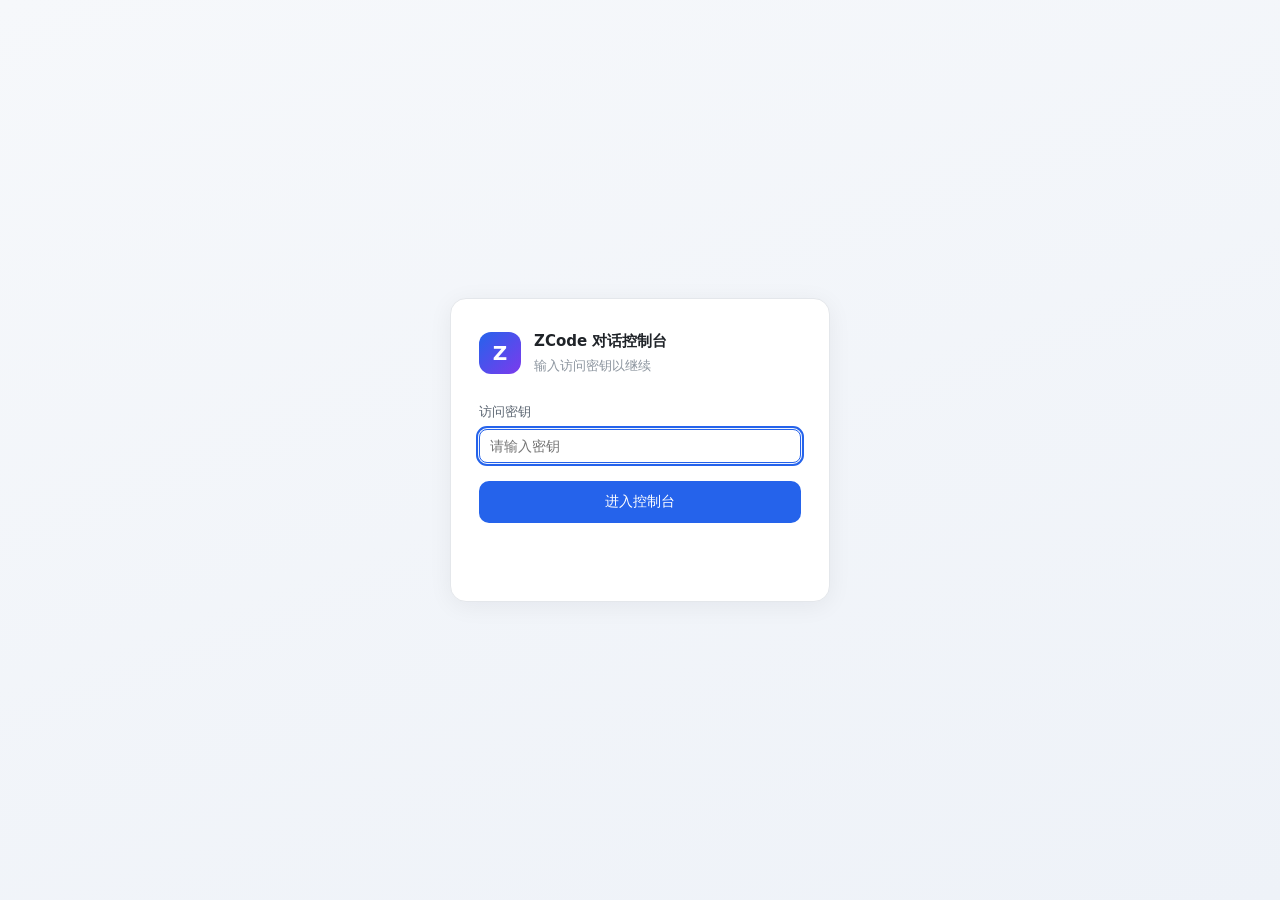
==== commit 3c3e3f01: "feat(panel): 模型配置借鉴六项 —— 上下文计量条、思考等级按模型收窄、回复署名 - 新增 GET /api/sessions/{sid}/token-usage：取该会话最新一条 mod" ====
--- a/index.html
+++ b/index.html
@@ -19,7 +19,7 @@
   } catch (e) {}
 })();
 </script>
-<link rel="stylesheet" href="/static/style.css?v=20261001e">
+<link rel="stylesheet" href="/static/style.css?v=20261001h">
 </head>
 <body>
 
@@ -155,6 +155,11 @@
           </button>
         </div>
         <div class="composer-right">
+          <div id="ctx-gauge" class="ctx-gauge hidden"
+               title="上下文用量：最近一轮发给模型的 token 总量 ÷ 当前模型的上下文窗口">
+            <span class="ctx-bar"><i id="ctx-bar-fill"></i></span>
+            <b id="ctx-gauge-val">—</b>
+          </div>
           <label class="pick" title="本会话的权限模式">
             <span>模式</span>
             <select id="mode-select"></select>
@@ -791,6 +796,6 @@
 <div id="toast" class="toast hidden"></div>
 
 <script src="/static/marked.js"></script>
-<script src="/static/app.js?v=20261001e"></script>
+<script src="/static/app.js?v=20261001h"></script>
 </body>
 </html>
--- a/static/style.css
+++ b/static/style.css
@@ -2060,3 +2060,63 @@
   .allow-add { max-width: none; }
   .ch-foot { flex-wrap: wrap; }
 }
+
+/* ============================ 模型配置借鉴 ============================ */
+/* 上下文计量条（claudecodeui TokenUsageSummary / vibe-kanban ContextUsageGauge）：
+   75% 变警示色，90% 变危险色，阈值同 vibe-kanban 的 low/medium/high/critical 收敛版 */
+.ctx-gauge {
+  display: flex;
+  align-items: center;
+  gap: 6px;
+  font-size: 11.5px;
+  color: var(--text-mute);
+  user-select: none;
+  flex: none;
+}
+.ctx-bar {
+  width: 54px;
+  height: 5px;
+  border-radius: 3px;
+  background: var(--border-soft);
+  overflow: hidden;
+  flex: none;
+}
+.ctx-bar i {
+  display: block;
+  height: 100%;
+  width: 0;
+  background: var(--green);
+  border-radius: 3px;
+  transition: width .35s ease, background .2s;
+}
+.ctx-gauge.ctx-warn .ctx-bar i { background: var(--amber); }
+.ctx-gauge.ctx-crit .ctx-bar i { background: var(--red); }
+.ctx-gauge b {
+  font-weight: 600;
+  font-variant-numeric: tabular-nums;
+  white-space: nowrap;
+}
+.ctx-gauge.ctx-warn b { color: var(--amber); }
+.ctx-gauge.ctx-crit b { color: var(--red); }
+
+/* 消息级模型署名：「由 glm-4.6 回答 · 时间」跟时间同一行 */
+.msg-model { color: var(--text-mute); }
+.msg-model:hover { color: var(--text-dim); }
+
+/* 队列条目的模型小标：入队那一刻锁定的模型 */
+.sq-model {
+  font-style: normal;
+  font-size: 10px;
+  line-height: 1.4;
+  padding: 1px 4px;
+  margin-left: 5px;
+  border-radius: 4px;
+  background: var(--accent-soft);
+  color: var(--accent);
+  flex: none;
+}
+
+@media (max-width: 760px) {
+  .ctx-bar { width: 34px; }
+  .ctx-gauge b { font-size: 11px; }
+}
